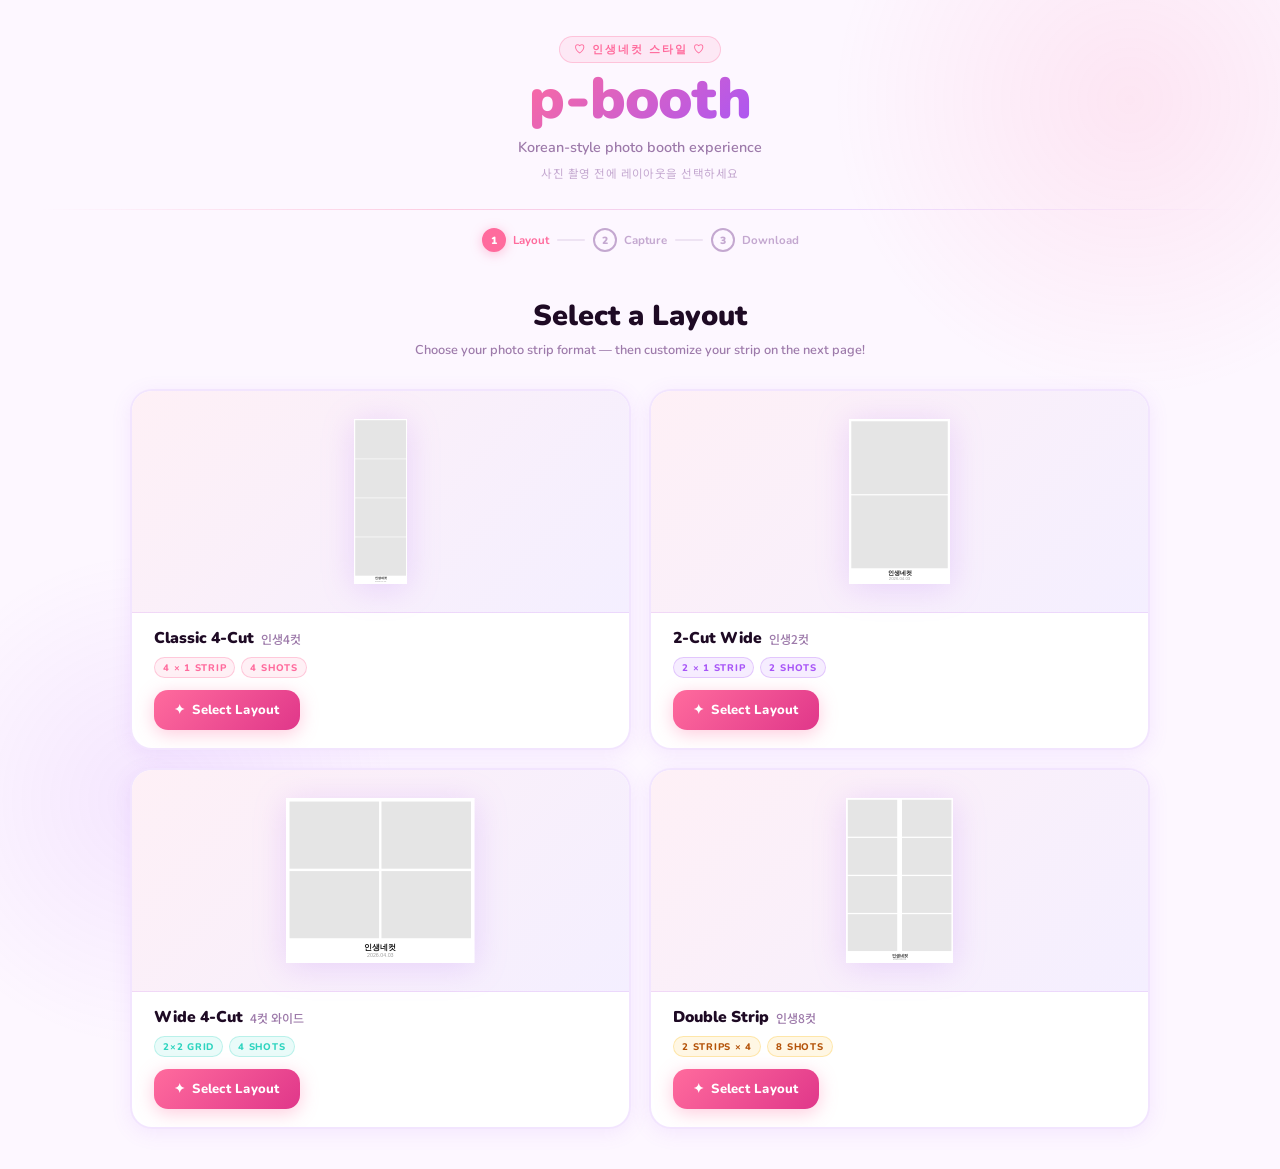
==== camera.html @ e793c599 "pwa update" ====
<!DOCTYPE html>
<html lang="en">
<head>
  <meta charset="UTF-8">
  <meta name="viewport" content="width=device-width, initial-scale=1.0, maximum-scale=1.0, user-scalable=no">
  <title>p-booth — Camera</title>
  <!-- PWA -->
  <link rel="manifest" href="manifest.json">
  <meta name="theme-color" content="#ff6b9d">
  <meta name="apple-mobile-web-app-capable" content="yes">
  <meta name="apple-mobile-web-app-status-bar-style" content="default">
  <meta name="apple-mobile-web-app-title" content="p-booth">
  <link rel="apple-touch-icon" href="icon-192.svg">
  <link rel="stylesheet" href="css/style.css">
  <style>
    html, body { height: 100%; overflow: hidden; }
    .camera-viewfinder video { transform: scaleX(-1); }
    body { display: flex; flex-direction: column; }
    main { flex: 1; overflow: hidden; min-height: 0; }
    .camera-layout { height: 100%; overflow: hidden; }
    .camera-main { display: flex; flex-direction: column; height: 100%; min-height: 0; overflow: hidden; }
    .camera-viewfinder { flex: 1; min-height: 0; aspect-ratio: unset !important; }
    canvas#snapshot { position:absolute;inset:0;width:100%;height:100%;object-fit:cover;display:none; }

    /* Upload/Rearrange views must scroll so all slots are reachable */
    #uploadModeView  { flex:1; min-height:0; overflow-y:auto; -webkit-overflow-scrolling:touch; }
    #rearrangeView   { flex:1; min-height:0; overflow-y:auto; -webkit-overflow-scrolling:touch; }
    #cameraModeView  { display:flex; flex-direction:column; flex:1; min-height:0; overflow:hidden; }

    .sidebar-customize { display: flex; flex-direction: column; gap: 9px; }
    .sidebar-color-grid { display: grid; grid-template-columns: repeat(8, 1fr); gap: 5px; }
    .sidebar-swatch { width: 100%; aspect-ratio: 1; border-radius: 50%; border: 2px solid transparent; cursor: pointer; transition: transform .15s, border-color .15s; outline: none; }
    .sidebar-swatch:hover { transform: scale(1.2); }
    .sidebar-swatch.selected { border-color: var(--pink) !important; transform: scale(1.18); box-shadow: 0 0 0 2px rgba(255,107,157,.3); }
    .sidebar-swatch[data-color="#ffffff"] { border-color: #ddd; }
    .sidebar-color-name { font-size: .65rem; font-weight: 700; color: var(--text-muted); letter-spacing: .02em; text-align: right; }
    .sidebar-field-label { font-size: .6rem; font-weight: 800; color: var(--text-muted); text-transform: uppercase; letter-spacing: .06em; margin-bottom: 4px; }
    .sidebar-input, .sidebar-date-input { width: 100%; padding: 6px 9px; border-radius: 8px; border: 1.5px solid rgba(168,85,247,.18); background: rgba(255,255,255,.6); font-size: .72rem; font-family: inherit; color: var(--text); outline: none; box-sizing: border-box; transition: border-color .2s; }
    .sidebar-input:focus, .sidebar-date-input:focus { border-color: var(--pink); }
    .sidebar-quick-btns { display: flex; flex-wrap: wrap; gap: 4px; margin-top: 4px; }
    .sidebar-quick-btn { padding: 3px 8px; border-radius: 20px; border: 1.5px solid rgba(255,107,157,.3); background: rgba(255,107,157,.07); color: var(--pink); font-size: .6rem; font-weight: 700; cursor: pointer; transition: background .15s; }
    .sidebar-quick-btn:hover { background: rgba(255,107,157,.15); }
    .sidebar-divider { border: none; border-top: 1px dashed rgba(168,85,247,.15); margin: 4px 0; }

    #panelPreview { flex: 1; display: flex; flex-direction: column; min-height: 0; overflow: hidden; }
    #panelPreview .live-preview-wrap { flex: 1; min-height: 0; overflow: hidden; display: flex; align-items: center; justify-content: center; }
    #panelPreview #liveStripCanvas { max-width: 100%; max-height: 100%; width: auto !important; height: auto !important; display: block; }

    .upload-slot[draggable="true"] { cursor: grab; }
    .upload-slot[draggable="true"]:active { cursor: grabbing; }
    .upload-slot.dragging { opacity: .4; transform: scale(.96); border-style: dashed; border-color: var(--pink); }
    .upload-slot.drag-over { border-color: var(--pink); background: rgba(255,107,157,.12); transform: scale(1.04); box-shadow: 0 0 0 3px rgba(255,107,157,.25); }
    .drag-handle { position: absolute; top: 5px; left: 5px; z-index: 10; width: 18px; height: 18px; border-radius: 4px; background: rgba(0,0,0,.38); color: #fff; display: none; align-items: center; justify-content: center; font-size: 10px; cursor: grab; pointer-events: none; }
    .upload-slot.filled .drag-handle { display: flex; }
    .upload-slot-reorder-hint { font-size: .63rem; color: var(--text-muted); font-weight: 600; text-align: center; padding: 4px 0 0; display: none; }
    .upload-slot-reorder-hint.visible { display: block; }

    .camera-left-panel  { overflow-y: auto; }
    .camera-right-panel { overflow: hidden; }
    .camera-left-panel .sidebar-panel, .camera-right-panel .sidebar-panel { padding: 12px; }
    .camera-left-panel .sidebar-panel h3, .camera-right-panel .sidebar-panel h3 { margin-bottom: 8px; }
    /* Hide mobile customize btn on desktop (panels are visible) */
    .mobile-customize-btn { display: none; }

    /* ─── PAUSE BUTTON ─── */
    .btn-pause {
      background: rgba(255,107,157,.1);
      color: var(--pink);
      border: 2px solid var(--pink-border);
      flex-shrink: 0;
    }
    .btn-pause:hover { background: rgba(255,107,157,.2); }
    .btn-pause.is-paused {
      background: linear-gradient(135deg, #f97316, #ea580c);
      color: white; border-color: transparent;
      box-shadow: 0 4px 18px rgba(249,115,22,.45);
      animation: pausePulse 1.8s ease-in-out infinite;
    }
    @keyframes pausePulse {
      0%,100% { box-shadow: 0 4px 18px rgba(249,115,22,.4); }
      50%     { box-shadow: 0 6px 30px rgba(249,115,22,.7); }
    }

    /* ─── PAUSED OVERLAY (over viewfinder) ─── */
    #pausedOverlay {
      position: absolute; inset: 0; z-index: 14;
      background: rgba(10,0,20,.85);
      backdrop-filter: blur(5px);
      display: none;
      flex-direction: column;
      align-items: center;
      justify-content: center;
      gap: 14px; text-align: center; padding: 20px;
    }
    #pausedOverlay.visible { display: flex; }
    .paused-icon  { font-size: 3.2rem; animation: float 3s ease-in-out infinite; }
    .paused-title { font-size: 1.25rem; font-weight: 900; color: white; }
    .paused-sub   { font-size: 0.75rem; font-weight: 600; color: rgba(255,255,255,.55); max-width: 240px; line-height: 1.6; }
    .paused-resume-btn {
      margin-top: 6px; padding: 12px 30px; border-radius: 50px;
      background: linear-gradient(135deg, var(--pink), #e0378a);
      color: white; border: none; font-weight: 800; font-size: 0.84rem;
      cursor: pointer; box-shadow: 0 4px 18px rgba(255,107,157,.4);
      font-family: var(--font-ui); transition: all .2s;
    }
    .paused-resume-btn:hover { transform: translateY(-2px); box-shadow: 0 6px 28px rgba(255,107,157,.6); }
    .paused-resume-btn:active { transform: scale(0.97); }

    /* ─── LANDSCAPE OVERLAY ─── */
    #landscapeOverlay {
      position: fixed; inset: 0; z-index: 99999;
      background: rgba(10,0,24,.97);
      backdrop-filter: blur(16px) saturate(1.2);
      display: none;
      flex-direction: column;
      align-items: center; justify-content: center;
      gap: 18px; text-align: center; padding: 40px;
    }
    #landscapeOverlay.visible { display: flex; }
    .ls-phone-wrap {
      position: relative; width: 76px; height: 120px; margin-bottom: 6px;
    }
    .ls-phone {
      width: 100%; height: 100%;
      border: 3px solid rgba(255,107,157,.6);
      border-radius: 14px;
      background: rgba(255,107,157,.07);
      display: flex; align-items: center; justify-content: center;
      font-size: 2rem;
      animation: lsTilt 2.4s cubic-bezier(.4,0,.2,1) infinite;
    }
    @keyframes lsTilt {
      0%, 25%  { transform: rotate(0deg); }
      60%, 85% { transform: rotate(-90deg); }
      100%     { transform: rotate(0deg); }
    }
    .ls-arrow {
      position: absolute; top: 50%; right: -26px;
      font-size: 1.3rem; color: var(--pink-light);
      animation: lsArrow 2.4s cubic-bezier(.4,0,.2,1) infinite;
    }
    @keyframes lsArrow {
      0%,25%   { opacity: 0; transform: translateY(-50%) translateX(-5px); }
      60%,85%  { opacity: 1; transform: translateY(-50%) translateX(0); }
      100%     { opacity: 0; transform: translateY(-50%) translateX(-5px); }
    }
    .ls-title {
      font-size: 1.4rem; font-weight: 900;
      background: linear-gradient(135deg, var(--pink), var(--purple));
      -webkit-background-clip: text; -webkit-text-fill-color: transparent;
      background-clip: text;
    }
    .ls-sub {
      font-size: 0.82rem; font-weight: 600;
      color: rgba(255,255,255,.52); max-width: 260px; line-height: 1.7;
    }
    .ls-badge {
      display: inline-flex; align-items: center; gap: 6px;
      background: rgba(255,107,157,.14); border: 1.5px solid rgba(255,107,157,.3);
      color: var(--pink-light); font-size: 0.68rem; font-weight: 800;
      padding: 5px 14px; border-radius: 20px; letter-spacing: .05em;
    }
  </style>
</head>
<body>

  <!-- ─── LANDSCAPE ORIENTATION OVERLAY ─── -->
  <div id="landscapeOverlay">
    <div class="ls-phone-wrap">
      <div class="ls-phone">📷</div>
      <div class="ls-arrow">↻</div>
    </div>
    <div class="ls-title">Rotate Your Device</div>
    <p class="ls-sub">Landscape mode gives you a wider, better-framed photo for your strip</p>
    <div class="ls-badge">✦ Rotate to landscape to continue</div>
  </div>

  <nav class="top-bar">
    <a class="top-bar-logo" href="index.html">p-booth</a>
    <div class="top-bar-steps">
      <div class="step done"><div class="step-num">✓</div><span>Layout</span></div>
      <div class="divider"></div>
      <div class="step active"><div class="step-num">2</div><span>Capture</span></div>
      <div class="divider"></div>
      <div class="step"><div class="step-num">3</div><span>Download</span></div>
    </div>
    <div class="top-bar-right">
      <a class="top-bar-back" href="index.html">← Change Layout</a>
    </div>
  </nav>

  <div class="mode-toggle-wrap" id="modeToggleWrap">
    <div class="mode-toggle" id="modeToggle">
      <button class="mode-btn active" id="modeCameraBtn" onclick="switchMode('camera')">📷 Camera</button>
      <button class="mode-btn" id="modeUploadBtn" onclick="switchMode('upload')">🖼️ Upload Photos</button>
    </div>
  </div>

  <main>
    <div class="camera-layout">

      <!-- LEFT PANEL -->
      <div class="camera-left-panel">
        <div class="sidebar-panel">
          <h3>Selected Layout</h3>
          <div class="layout-badge">
            <div class="layout-badge-icon" id="layoutBadgeIcon">인생4컷</div>
            <div class="layout-badge-info">
              <div class="name" id="layoutBadgeName">Classic 4-Cut</div>
              <div class="sub" id="layoutBadgeSub">4 shots · 4 × 1 strip</div>
            </div>
          </div>
        </div>
        <div class="sidebar-panel">
          <h3>🎨 Customize Strip</h3>
          <div class="sidebar-customize">
            <div>
              <div class="sidebar-field-label">Background</div>
              <div class="sidebar-color-grid" id="sidebarColorGrid">
                <button class="sidebar-swatch selected" data-color="#ffffff" data-name="White"        style="background:#ffffff;" title="White"></button>
                <button class="sidebar-swatch"          data-color="#ffe0ec" data-name="Blush"        style="background:#ffe0ec;" title="Blush"></button>
                <button class="sidebar-swatch"          data-color="#f0e6ff" data-name="Lavender"     style="background:#f0e6ff;" title="Lavender"></button>
                <button class="sidebar-swatch"          data-color="#d6f5f0" data-name="Mint"         style="background:#d6f5f0;" title="Mint"></button>
                <button class="sidebar-swatch"          data-color="#ffecd9" data-name="Peach"        style="background:#ffecd9;" title="Peach"></button>
                <button class="sidebar-swatch"          data-color="#d4ecff" data-name="Sky"          style="background:#d4ecff;" title="Sky"></button>
                <button class="sidebar-swatch"          data-color="#fff3c2" data-name="Lemon"        style="background:#fff3c2;" title="Lemon"></button>
                <button class="sidebar-swatch"          data-color="#fce4f8" data-name="Lilac"        style="background:#fce4f8;" title="Lilac"></button>
                <button class="sidebar-swatch" data-color="#1a1a1a" data-name="Black"        style="background:#1a1a1a;" title="Black"></button>
                <button class="sidebar-swatch" data-color="#1e1b2e" data-name="Night Purple"  style="background:#1e1b2e;" title="Night Purple"></button>
                <button class="sidebar-swatch" data-color="#0f1f18" data-name="Dark Green"    style="background:#0f1f18;" title="Dark Green"></button>
                <button class="sidebar-swatch" data-color="#1a0a0a" data-name="Dark Red"      style="background:#1a0a0a;" title="Dark Red"></button>
                <button class="sidebar-swatch" data-color="#0d1b2a" data-name="Dark Navy"     style="background:#0d1b2a;" title="Dark Navy"></button>
                <button class="sidebar-swatch" data-color="#2d2016" data-name="Dark Brown"    style="background:#2d2016;" title="Dark Brown"></button>
                <button class="sidebar-swatch" data-color="#1f1f1f" data-name="Charcoal"      style="background:#1f1f1f;" title="Charcoal"></button>
                <button class="sidebar-swatch" data-color="#12141c" data-name="Midnight"      style="background:#12141c;" title="Midnight"></button>
              </div>
              <div class="sidebar-color-name" id="sidebarColorName">White</div>
            </div>
            <hr class="sidebar-divider">
            <div>
              <div class="sidebar-field-label">Strip Text <span style="font-weight:600;opacity:.55;">(optional)</span></div>
              <input type="text" id="sidebarTextInput" class="sidebar-input" placeholder="e.g. BFFs 4ever ♡" maxlength="40">
              <div class="sidebar-quick-btns">
                <button class="sidebar-quick-btn" onclick="setSidebarText('best friends ♡')">best friends ♡</button>
                <button class="sidebar-quick-btn" onclick="setSidebarText('memories 🌸')">memories 🌸</button>
                <button class="sidebar-quick-btn" onclick="setSidebarText('인생네컷 ✦')">인생네컷 ✦</button>
              </div>
            </div>
            <div>
              <div class="sidebar-field-label">Date</div>
              <input type="date" id="sidebarDateInput" class="sidebar-date-input">
            </div>
          </div>
        </div>
        <div class="sidebar-panel" style="background:transparent;border-style:dashed;border-color:rgba(255,107,157,.15);flex-shrink:0;">
          <h3>Posing Tips</h3>
          <ul style="list-style:none;display:flex;flex-direction:column;gap:7px;margin:0;padding:0;">
            <li style="display:flex;gap:6px;font-size:.67rem;color:var(--text-muted);font-weight:600;line-height:1.4;"><span style="color:var(--pink);flex-shrink:0;">♡</span> Face the camera, eyes on the lens</li>
            <li style="display:flex;gap:6px;font-size:.67rem;color:var(--text-muted);font-weight:600;line-height:1.4;"><span style="color:var(--pink);flex-shrink:0;">✦</span> Different pose every shot</li>
            <li style="display:flex;gap:6px;font-size:.67rem;color:var(--text-muted);font-weight:600;line-height:1.4;"><span style="color:var(--pink);flex-shrink:0;">★</span> Good lighting = great strip!</li>
          </ul>
        </div>
      </div>

      <!-- CENTER -->
      <div class="camera-main fade-in">

        <!-- CAMERA MODE -->
        <div id="cameraModeView">
          <div class="camera-viewfinder" id="cameraArea">
            <video id="video" autoplay playsinline muted></video>
            <canvas id="snapshot"></canvas>
            <div class="vf-corner tl"></div><div class="vf-corner tr"></div>
            <div class="vf-corner bl"></div><div class="vf-corner br"></div>
            <div class="countdown-overlay" id="countdownOverlay">
              <div class="countdown-number" id="countdownNumber">3</div>
              <div class="countdown-label" id="countdownLabel">Smile!</div>
            </div>
            <div class="captured-state" id="capturedState">
              <div class="captured-check-ring"><div class="captured-check">✓</div></div>
              <div class="captured-label" id="capturedLabel">Shot 1 captured!</div>
              <div class="captured-sublabel" id="capturedSublabel">Get ready for the next one…</div>
            </div>
            <div class="flash-overlay" id="flashOverlay"></div>
            <!-- PAUSED STATE OVERLAY -->
            <div id="pausedOverlay">
              <div class="paused-icon">⏸</div>
              <div class="paused-title">Session Paused</div>
              <div class="paused-sub">Take your time — press Resume when ready</div>
              <button class="paused-resume-btn" onclick="togglePause()">▶ Resume Session</button>
            </div>
            <div class="ready-state" id="readyState" style="position:absolute;inset:0;background:rgba(10,0,20,.82);backdrop-filter:blur(4px);z-index:5;">
              <div class="big-icon">📸</div>
              <h2>Ready to Shoot!</h2>
              <p id="readyDesc">Press Start to begin your session.</p>
              <div class="pose-count-badge" id="poseBadge">4 shots · 인생4컷</div>
            </div>
            <div class="permission-error" id="permissionError">
              <div class="icon">🚫</div>
              <h3>Camera Blocked</h3>
              <p>Please allow camera access in your browser settings, then reload the page.</p>
              <button class="btn btn-secondary" onclick="window.location.reload()">Reload</button>
            </div>
          </div>
          <div class="shot-progress">
            <div class="shot-bar-track"><div class="shot-bar-fill" id="shotBarFill"></div></div>
            <div class="shot-labels">
              <span class="shot-label-current" id="shotLabelCurrent">Ready to start</span>
              <span class="shot-label-total" id="shotLabelTotal">of —</span>
            </div>
          </div>
          <div class="status-msg" id="statusMsg">Press Start Session to begin</div>
          <div class="mobile-thumbs" id="mobileThumbs"></div>
          <div class="camera-controls">
            <button class="btn btn-primary btn-lg" id="startBtn" style="flex:1;">▶ Start Session</button>
            <button class="btn btn-pause btn-lg" id="pauseBtn" onclick="togglePause()" style="display:none;">⏸ Pause</button>
            <button class="btn btn-secondary btn-lg mobile-customize-btn" id="mobileCustomizeBtn" onclick="openMobileCustomize()" data-tooltip="Customize strip">🎨</button>
            <a href="index.html" class="btn btn-secondary btn-lg" style="padding:14px 18px;flex-shrink:0;" data-tooltip="Change layout">⊞</a>
          </div>
        </div>

        <!-- UPLOAD MODE -->
        <div id="uploadModeView" style="display:none;">
          <div class="upload-mode-container">
            <div class="upload-header">
              <div class="upload-header-icon">🖼️</div>
              <div>
                <h3 id="uploadTitle">Upload Your Photos</h3>
                <p id="uploadSubtitle">Select photos from your device</p>
              </div>
            </div>
            <div class="upload-slots-grid" id="uploadSlotsGrid"></div>
            <p class="upload-slot-reorder-hint" id="reorderHint">⟺ Drag photos to rearrange order</p>
            <div class="upload-bulk-wrap">
              <button class="btn btn-secondary upload-bulk-btn" onclick="triggerBulkUpload()">📁 Select All Photos at Once</button>
              <input type="file" id="bulkFileInput" accept="image/*" multiple style="display:none;" onchange="handleBulkUpload(event)">
            </div>
            <div class="upload-progress-wrap" id="uploadProgressWrap" style="display:none;">
              <div class="upload-progress-bar"><div class="upload-progress-fill" id="uploadProgressFill"></div></div>
              <p class="upload-progress-label" id="uploadProgressLabel">0 of 0 photos selected</p>
            </div>
            <button class="btn btn-primary btn-lg" id="uploadContinueBtn" disabled onclick="continueFromUpload()" style="margin-top:16px;width:100%;opacity:.5;">✦ Generate Strip →</button>
          </div>
        </div>

        <!-- REARRANGE MODE -->
        <div id="rearrangeView" style="display:none;">
          <div class="rearrange-container">
            <div class="rearrange-header-row">
              <div class="rearrange-header-icon">🎞️</div>
              <div>
                <h3 id="rearrangeTitle">Review &amp; Rearrange</h3>
                <p id="rearrangeSubtitle">Drag photos to reorder your strip</p>
              </div>
            </div>
            <div class="rearrange-grid" id="rearrangeGrid"></div>
            <p class="rearrange-drag-hint">⟺ Drag to reorder · Long-press on mobile</p>

            <!-- ── STICKER PANEL ── -->
            <div id="stickerPanel" style="display:none;">
              <div class="sticker-panel-header">
                <span class="sticker-panel-title">🎨 Add Stickers</span>
                <span class="sticker-panel-hint">Tap to add · Drag to move · Resize & rotate with handles</span>
              </div>
              <div class="sticker-cat-tabs" id="stickerCatTabs"></div>
              <div class="sticker-grid" id="stickerGrid"></div>
            </div>

            <div class="rearrange-actions">
              <button class="btn btn-secondary" onclick="retakeFromRearrange()">↺ Retake All</button>
              <button class="btn btn-primary btn-lg" id="buildStripBtn" onclick="buildStrip()">✦ Build Strip →</button>
            </div>
          </div>
        </div>

      </div>

      <!-- RIGHT PANEL -->
      <div class="camera-right-panel">
        <div class="sidebar-panel" id="panelPreview" style="flex:1;display:flex;flex-direction:column;min-height:0;overflow:hidden;">
          <h3>Strip Preview <span id="previewShotCount" style="font-size:.6rem;font-weight:600;color:var(--text-light);"></span></h3>
          <div class="live-preview-wrap" id="livePreviewWrap" style="flex:1;min-height:0;display:flex;align-items:center;justify-content:center;overflow:hidden;position:relative;">
            <canvas id="liveStripCanvas" style="max-width:100%;max-height:100%;width:auto;height:auto;display:none;"></canvas>
            <div class="live-preview-placeholder" id="livePreviewPlaceholder"><span>📸</span><p>Preview appears here</p></div>
            <!-- Sticker layer floats above the preview canvas -->
            <div id="stickerLayer" style="position:absolute;overflow:hidden;pointer-events:auto;display:none;"></div>
          </div>
        </div>
      </div>

    </div>
  </main>

  <!-- ═══════════════════════════════════════════════════════════
       MOBILE CUSTOMIZE BOTTOM SHEET
       ═══════════════════════════════════════════════════════════ -->
  <div id="mobileCustomizeSheet" class="mobile-sheet-overlay" onclick="closeMobileCustomize(event)">
    <div class="mobile-sheet">
      <div class="mobile-sheet-handle"></div>
      <div class="mobile-sheet-header">
        <span class="mobile-sheet-title">🎨 Customize Strip</span>
        <button class="mobile-sheet-close" onclick="closeMobileCustomize()">✕</button>
      </div>
      <div class="mobile-sheet-body">
        <div class="ms-section">
          <div class="ms-label">Background Color</div>
          <div class="ms-color-grid" id="msColorGrid">
            <button class="ms-swatch selected" data-color="#ffffff" data-name="White"        style="background:#ffffff;" title="White"></button>
            <button class="ms-swatch"          data-color="#ffe0ec" data-name="Blush"        style="background:#ffe0ec;" title="Blush"></button>
            <button class="ms-swatch"          data-color="#f0e6ff" data-name="Lavender"     style="background:#f0e6ff;" title="Lavender"></button>
            <button class="ms-swatch"          data-color="#d6f5f0" data-name="Mint"         style="background:#d6f5f0;" title="Mint"></button>
            <button class="ms-swatch"          data-color="#ffecd9" data-name="Peach"        style="background:#ffecd9;" title="Peach"></button>
            <button class="ms-swatch"          data-color="#d4ecff" data-name="Sky"          style="background:#d4ecff;" title="Sky"></button>
            <button class="ms-swatch"          data-color="#fff3c2" data-name="Lemon"        style="background:#fff3c2;" title="Lemon"></button>
            <button class="ms-swatch"          data-color="#fce4f8" data-name="Lilac"        style="background:#fce4f8;" title="Lilac"></button>
            <button class="ms-swatch"          data-color="#1a1a1a" data-name="Black"        style="background:#1a1a1a;" title="Black"></button>
            <button class="ms-swatch"          data-color="#1e1b2e" data-name="Night Purple"  style="background:#1e1b2e;" title="Night Purple"></button>
            <button class="ms-swatch"          data-color="#0f1f18" data-name="Dark Green"    style="background:#0f1f18;" title="Dark Green"></button>
            <button class="ms-swatch"          data-color="#1a0a0a" data-name="Dark Red"      style="background:#1a0a0a;" title="Dark Red"></button>
            <button class="ms-swatch"          data-color="#0d1b2a" data-name="Dark Navy"     style="background:#0d1b2a;" title="Dark Navy"></button>
            <button class="ms-swatch"          data-color="#2d2016" data-name="Dark Brown"    style="background:#2d2016;" title="Dark Brown"></button>
            <button class="ms-swatch"          data-color="#1f1f1f" data-name="Charcoal"      style="background:#1f1f1f;" title="Charcoal"></button>
            <button class="ms-swatch"          data-color="#12141c" data-name="Midnight"      style="background:#12141c;" title="Midnight"></button>
          </div>
          <div class="ms-color-name" id="msColorName">White</div>
        </div>
        <div class="ms-divider"></div>
        <div class="ms-section">
          <div class="ms-label">Strip Text <span style="font-weight:600;opacity:.5;">(optional)</span></div>
          <input type="text" id="msTextInput" class="ms-input" placeholder="e.g. BFFs 4ever ♡" maxlength="40">
          <div class="ms-quick-btns">
            <button class="ms-quick-btn" onclick="setMsText('best friends ♡')">best friends ♡</button>
            <button class="ms-quick-btn" onclick="setMsText('memories 🌸')">memories 🌸</button>
            <button class="ms-quick-btn" onclick="setMsText('인생네컷 ✦')">인생네컷 ✦</button>
          </div>
        </div>
        <div class="ms-divider"></div>
        <div class="ms-section">
          <div class="ms-label">Date</div>
          <input type="date" id="msDateInput" class="ms-input">
        </div>
        <button class="btn btn-primary" style="width:100%;margin-top:4px;" onclick="closeMobileCustomize()">✓ Done</button>
      </div>
    </div>
  </div>

  <!-- ═══════════════════════════════════════════════════════════════
       FULLSCREEN CAMERA OVERLAY — sits above entire UI
       ═══════════════════════════════════════════════════════════════ -->
  <div id="fullscreenCameraOverlay">

    <!-- Live video feed — fills entire screen -->
    <video id="fscVideo" autoplay playsinline muted></video>
    <canvas id="fscCaptureCanvas"></canvas>

    <!-- TOP CONTROLS -->
    <div class="fsc-top">
      <button class="fsc-icon-btn" id="fscCloseBtn" aria-label="Cancel session">
        <svg viewBox="0 0 24 24" fill="none" stroke="currentColor" stroke-width="2.2" stroke-linecap="round" stroke-linejoin="round">
          <line x1="18" y1="6" x2="6" y2="18"/><line x1="6" y1="6" x2="18" y2="18"/>
        </svg>
      </button>

      <div class="fsc-shot-counter">
        <div class="fsc-shot-dots" id="fscShotDots"></div>
        <span class="fsc-shot-label" id="fscShotLabel"></span>
      </div>

      <button class="fsc-icon-btn" id="fscFlipBtn" aria-label="Flip camera">
        <svg viewBox="0 0 24 24" fill="none" stroke="currentColor" stroke-width="2.2" stroke-linecap="round" stroke-linejoin="round">
          <path d="M1 4v6h6"/><path d="M23 20v-6h-6"/>
          <path d="M20.49 9A9 9 0 0 0 5.64 5.64L1 10m22 4-4.64 4.36A9 9 0 0 1 3.51 15"/>
        </svg>
      </button>
    </div>

    <!-- FRAME GUIDE — helps users align themselves -->
    <div class="fsc-frame-guide" id="fscFrameGuide">
      <div class="fsc-corner fsc-tl"></div>
      <div class="fsc-corner fsc-tr"></div>
      <div class="fsc-corner fsc-bl"></div>
      <div class="fsc-corner fsc-br"></div>
    </div>

    <!-- COUNTDOWN OVERLAY -->
    <div class="fsc-countdown" id="fscCountdown">
      <div class="fsc-countdown-number" id="fscCountdownNumber">3</div>
      <div class="fsc-countdown-sublabel" id="fscCountdownSublabel"></div>
    </div>

    <!-- WHITE FLASH -->
    <div class="fsc-flash" id="fscFlash"></div>

    <!-- CAPTURED FEEDBACK -->
    <div class="fsc-captured-feedback" id="fscCapturedFeedback">
      <div class="fsc-captured-check">✓</div>
      <div class="fsc-captured-text" id="fscCapturedText">Shot 1 captured!</div>
      <div class="fsc-captured-sub" id="fscCapturedSub">Get ready for the next one…</div>
    </div>

    <!-- BOTTOM CONTROLS -->
    <div class="fsc-bottom">
      <!-- Left: thumbnails of captured shots -->
      <div class="fsc-bottom-side">
        <div class="fsc-thumb-strip" id="fscThumbStrip"></div>
      </div>

      <!-- Center: mode toggle + shutter + indicator -->
      <div class="fsc-shutter-wrap">

        <!-- Mode toggle above shutter -->
        <div class="fsc-mode-toggle">
          <button class="fsc-mode-btn" id="fscModeManual">☝ Manual</button>
          <button class="fsc-mode-btn fsc-mode-active" id="fscModeAuto">⚡ Auto</button>
        </div>

        <button class="fsc-shutter" id="fscShutterBtn" aria-label="Take photo">
          <div class="fsc-shutter-ring">
            <div class="fsc-shutter-inner"></div>
          </div>
        </button>

        <!-- Progress + mode indicator below shutter -->
        <div class="fsc-shutter-meta">
          <div class="fsc-progress-label" id="fscProgressLabel"></div>
          <div class="fsc-mode-indicator" id="fscModeIndicator">⚡ Auto Mode — press once to capture all</div>
        </div>
      </div>

      <!-- Right: empty placeholder for balance -->
      <div class="fsc-bottom-side"></div>
    </div>

  </div>
  <!-- END FULLSCREEN CAMERA OVERLAY -->

  <script src="js/canvas.js"></script>
  <script src="js/camera.js"></script>
  <script>
    if ('serviceWorker' in navigator) {
      window.addEventListener('load', () => {
        navigator.serviceWorker.register('./sw.js').catch(() => {});
      });
    }
  </script>
</body>
</html>
---- css/style.css ----
@import url('https://fonts.googleapis.com/css2?family=Nunito:ital,wght@0,400;0,600;0,700;0,800;0,900;1,400&family=Noto+Sans+KR:wght@400;500;700&display=swap');

/* ─── TOKENS ─── */
:root {
  --bg:           #fdf7ff;
  --bg-2:         #fff0f7;
  --surface:      #ffffff;
  --pink:         #ff6b9d;
  --pink-light:   #ffb3ce;
  --pink-dim:     rgba(255,107,157,.1);
  --pink-border:  rgba(255,107,157,.3);
  --purple:       #a855f7;
  --purple-dim:   rgba(168,85,247,.1);
  --mint:         #2dd4bf;
  --mint-dim:     rgba(45,212,191,.1);
  --yellow:       #fbbf24;
  --yellow-dim:   rgba(251,191,36,.12);
  --text:         #1e0a24;
  --text-muted:   #9d7aaa;
  --text-light:   #c4a8d0;
  --border:       rgba(168,85,247,.15);

  --radius:       14px;
  --radius-lg:    22px;
  --radius-xl:    30px;
  --shadow-sm:    0 2px 12px rgba(168,85,247,.08);
  --shadow:       0 8px 32px rgba(168,85,247,.12);
  --shadow-hover: 0 16px 48px rgba(255,107,157,.2);
  --shadow-card:  0 4px 20px rgba(168,85,247,.1);
  --transition:   0.25s cubic-bezier(.4,0,.2,1);

  --font-ui: 'Nunito', sans-serif;
  --font-kr: 'Noto Sans KR', sans-serif;
}

/* ─── RESET ─── */
*, *::before, *::after { box-sizing: border-box; margin: 0; padding: 0; }
html { font-size: 16px; scroll-behavior: smooth; -webkit-text-size-adjust: 100%; }
body {
  font-family: var(--font-ui);
  background: var(--bg);
  color: var(--text);
  min-height: 100vh;
  overflow-x: hidden;
  position: relative;
}

body::before {
  content: '';
  position: fixed; top: -200px; right: -150px;
  width: 600px; height: 600px;
  background: radial-gradient(circle, rgba(255,107,157,.12) 0%, transparent 70%);
  pointer-events: none; z-index: 0;
}
body::after {
  content: '';
  position: fixed; bottom: -150px; left: -100px;
  width: 500px; height: 500px;
  background: radial-gradient(circle, rgba(168,85,247,.1) 0%, transparent 70%);
  pointer-events: none; z-index: 0;
}

/* ─── PAGE WRAPPER ─── */
.page-wrapper {
  max-width: 1100px; margin: 0 auto;
  padding: 0 40px;
  position: relative; z-index: 1;
}

/* ─── HEADER ─── */
.site-header {
  padding: 36px 40px 0;
  display: flex; flex-direction: column;
  align-items: center; gap: 8px;
  position: relative; z-index: 1;
}
.site-header .eyebrow {
  display: inline-flex; align-items: center; gap: 7px;
  font-size: 0.68rem; letter-spacing: 0.18em; text-transform: uppercase;
  color: var(--pink); font-weight: 800;
  background: var(--pink-dim); border: 1.5px solid var(--pink-border);
  padding: 5px 14px; border-radius: 20px;
}
.site-header h1 {
  font-size: clamp(2rem, 6vw, 3.6rem);
  font-weight: 900; line-height: 1;
  color: var(--text); letter-spacing: -0.02em;
}
.site-header h1 .highlight {
  background: linear-gradient(135deg, var(--pink) 0%, var(--purple) 100%);
  -webkit-background-clip: text; -webkit-text-fill-color: transparent;
  background-clip: text;
}
.site-header .subtitle { font-size: 0.9rem; color: var(--text-muted); font-weight: 600; }
.site-header .kr-label {
  font-family: var(--font-kr);
  font-size: 0.72rem; color: var(--text-light); letter-spacing: 0.04em;
}

/* ─── TOP NAV BAR ─── */
.top-bar {
  display: flex; align-items: center; justify-content: space-between;
  padding: 0 28px;
  height: 52px;
  border-bottom: 1.5px solid var(--border);
  position: relative; z-index: 10;
  background: rgba(255,255,255,0.75);
  backdrop-filter: blur(10px);
  flex-shrink: 0;
}
.top-bar-logo {
  font-size: 1.35rem; font-weight: 900; line-height: 1;
  background: linear-gradient(135deg, var(--pink) 0%, var(--purple) 100%);
  -webkit-background-clip: text; -webkit-text-fill-color: transparent;
  background-clip: text;
  text-decoration: none;
  letter-spacing: -0.01em;
}
.top-bar-steps {
  display: flex; align-items: center; gap: 7px;
  font-size: 0.7rem; font-weight: 700; color: var(--text-light);
  position: absolute; left: 50%; transform: translateX(-50%);
}
.top-bar-steps .step { display: flex; align-items: center; gap: 5px; }
.top-bar-steps .step.active { color: var(--pink); }
.top-bar-steps .step.done   { color: var(--purple); }
.top-bar-steps .step-num {
  width: 22px; height: 22px; border-radius: 50%;
  border: 1.5px solid currentColor;
  display: flex; align-items: center; justify-content: center;
  font-size: 0.6rem; font-weight: 900;
}
.top-bar-steps .step.active .step-num { background: var(--pink); border-color: var(--pink); color: white; }
.top-bar-steps .step.done   .step-num { background: var(--purple); border-color: var(--purple); color: white; font-size: 0.5rem; }
.top-bar-steps .divider { width: 20px; height: 1.5px; background: currentColor; opacity: .25; border-radius: 1px; }
.top-bar-right { display: flex; align-items: center; gap: 10px; }
.top-bar-back {
  font-size: 0.72rem; font-weight: 700; color: var(--text-muted);
  text-decoration: none; transition: color var(--transition);
  padding: 6px 12px; border-radius: 20px;
  border: 1.5px solid var(--border);
  background: rgba(255,255,255,.6);
}
.top-bar-back:hover { color: var(--pink); border-color: var(--pink-border); }

.header-rule {
  width: 100%; height: 1.5px;
  background: linear-gradient(90deg, transparent, rgba(255,107,157,.3), rgba(168,85,247,.2), transparent);
  margin: 20px 0 0;
}

/* ─── STEPS (index page) ─── */
.steps {
  display: flex; align-items: center; gap: 8px;
  justify-content: center; padding: 18px 0;
  font-size: 0.72rem; color: var(--text-light); font-weight: 700;
  position: relative; z-index: 1;
}
.steps .step { display: flex; align-items: center; gap: 7px; transition: color var(--transition); }
.steps .step.active { color: var(--pink); }
.steps .step.done   { color: var(--purple); }
.steps .step-num {
  width: 24px; height: 24px; border-radius: 50%;
  border: 2px solid currentColor;
  display: flex; align-items: center; justify-content: center;
  font-size: 0.65rem; font-weight: 900;
}
.steps .step.active .step-num {
  background: var(--pink); border-color: var(--pink); color: white;
  box-shadow: 0 2px 12px rgba(255,107,157,.4);
}
.steps .step.done .step-num { background: var(--purple); border-color: var(--purple); color: white; }
.steps .divider { width: 28px; height: 2px; background: currentColor; opacity: .25; border-radius: 1px; }

/* ─── SECTION HEADING ─── */
.section-head { text-align: center; margin: 26px 0 30px; }
.section-head h2 { font-size: clamp(1.2rem, 3vw, 1.8rem); font-weight: 900; color: var(--text); }
.section-head p  { font-size: 0.8rem; color: var(--text-muted); margin-top: 6px; font-weight: 600; }

/* ─── LAYOUT GRID ─── */
.layout-grid {
  display: grid; grid-template-columns: repeat(2, 1fr);
  gap: 18px; margin: 0 auto 40px;
}

/* ─── LAYOUT CARD ─── */
.layout-card {
  background: var(--surface);
  border: 2px solid var(--border);
  border-radius: var(--radius-lg); overflow: hidden;
  cursor: pointer; position: relative;
  box-shadow: var(--shadow-card);
  transition: border-color var(--transition), transform var(--transition), box-shadow var(--transition);
  -webkit-tap-highlight-color: transparent;
}
.layout-card::before { display: none; }
.layout-card:hover   { border-color: var(--pink-border); transform: translateY(-4px); box-shadow: var(--shadow-hover); }
.layout-card.selected {
  border-color: var(--pink);
  box-shadow: 0 0 0 3px rgba(255,107,157,.18), var(--shadow-hover);
}
.badge-selected {
  display: none; position: absolute; top: 10px; right: 10px;
  background: var(--pink); color: white;
  font-size: 0.6rem; font-weight: 900; letter-spacing: 0.1em; text-transform: uppercase;
  padding: 3px 9px; border-radius: 20px;
  box-shadow: 0 2px 8px rgba(255,107,157,.4); z-index: 2;
}
.layout-card.selected .badge-selected { display: block; }

.layout-preview {
  background: linear-gradient(135deg, #fef0f6 0%, #f4efff 100%);
  display: flex; align-items: center; justify-content: center;
  padding: 28px 20px; min-height: 200px;
  border-bottom: 1.5px solid var(--border);
  gap: 10px;
}
.layout-preview svg {
  max-height: 165px; width: auto;
  filter: drop-shadow(0 4px 16px rgba(168,85,247,.2));
  transition: transform var(--transition);
}
.layout-card:hover .layout-preview svg { transform: scale(1.05) translateY(-2px); }

.layout-info { padding: 14px 18px 18px 22px; }
.layout-info .layout-name {
  font-size: 0.98rem; font-weight: 900; color: var(--text);
  display: flex; align-items: center; gap: 7px; flex-wrap: wrap;
}
.layout-info .layout-name .kr {
  font-family: var(--font-kr); font-size: 0.75rem;
  font-weight: 500; color: var(--text-muted);
}
.layout-info .layout-meta { display: flex; gap: 6px; margin: 8px 0 12px; flex-wrap: wrap; }
.meta-tag {
  font-size: 0.6rem; letter-spacing: 0.08em; text-transform: uppercase;
  font-weight: 800; padding: 3px 8px; border-radius: 20px;
}
.meta-tag.pink   { color: var(--pink);   background: var(--pink-dim);   border: 1.5px solid var(--pink-border); }
.meta-tag.purple { color: var(--purple); background: var(--purple-dim); border: 1.5px solid rgba(168,85,247,.25); }
.meta-tag.mint   { color: var(--mint);   background: var(--mint-dim);   border: 1.5px solid rgba(45,212,191,.25); }
.meta-tag.yellow { color: #b45309;       background: var(--yellow-dim); border: 1.5px solid rgba(251,191,36,.3); }

/* ─── BUTTONS ─── */
.btn {
  display: inline-flex; align-items: center; justify-content: center;
  gap: 7px; font-family: var(--font-ui); font-size: 0.82rem;
  font-weight: 800; letter-spacing: 0.02em;
  border: none; border-radius: var(--radius); cursor: pointer;
  transition: all var(--transition); text-decoration: none;
  -webkit-tap-highlight-color: transparent;
  padding: 11px 20px;
}
.btn:hover    { transform: translateY(-1px); }
.btn:active   { transform: scale(0.98); }
.btn:disabled { opacity: .5; cursor: not-allowed; pointer-events: none; }
.btn-primary {
  background: linear-gradient(135deg, var(--pink), #e0378a);
  color: white;
  box-shadow: 0 4px 18px rgba(255,107,157,.35);
}
.btn-primary:hover { box-shadow: 0 6px 28px rgba(255,107,157,.5); }
.btn-primary:active { transform: scale(0.98); }
.btn-secondary {
  background: white; color: var(--text);
  padding: 11px 20px; border: 2px solid var(--border);
  box-shadow: var(--shadow-sm);
}
.btn-secondary:hover { border-color: var(--pink-border); color: var(--pink); }
.btn-purple {
  background: linear-gradient(135deg, var(--purple), #7c3aed);
  color: white;
  box-shadow: 0 4px 16px rgba(168,85,247,.35);
}
.btn-purple:hover { box-shadow: 0 6px 24px rgba(168,85,247,.5); }
.btn-ghost {
  background: transparent; color: var(--text-muted);
  font-size: 0.72rem;
}
.btn-ghost:hover { color: var(--pink); }
.btn-lg { padding: 14px 28px; font-size: 0.85rem; border-radius: 16px; }

/* ─── MODE TOGGLE ─── */
.mode-toggle-wrap {
  display: flex; justify-content: center;
  padding: 10px 0 0; position: relative; z-index: 1;
  flex-shrink: 0;
}
.mode-toggle {
  display: flex; gap: 0;
  background: var(--surface); border: 2px solid var(--border);
  border-radius: 50px; padding: 4px;
  box-shadow: var(--shadow-sm);
}
.mode-btn {
  font-family: var(--font-ui); font-size: 0.78rem; font-weight: 800;
  padding: 9px 22px; border-radius: 50px; border: none;
  cursor: pointer; background: transparent; color: var(--text-muted);
  transition: all var(--transition); white-space: nowrap;
  -webkit-tap-highlight-color: transparent;
}
.mode-btn.active {
  background: linear-gradient(135deg, var(--pink), #e0378a);
  color: white; box-shadow: 0 3px 12px rgba(255,107,157,.35);
}

/* ─── CAMERA PAGE LAYOUT ─── */
.camera-layout {
  display: grid; grid-template-columns: 234px 1fr 210px; gap: 12px;
  max-width: 1180px; margin: 0 auto; padding: 0 18px 10px;
  align-items: stretch; height: 100%;
  box-sizing: border-box;
  position: relative; z-index: 1;
}
.camera-left-panel  { display: flex; flex-direction: column; gap: 10px; height: 100%; overflow: hidden; }
.camera-right-panel { display: flex; flex-direction: column; gap: 10px; height: 100%; overflow: hidden; }
.camera-left-panel  .sidebar-panel,
.camera-right-panel .sidebar-panel { margin-bottom: 0; }
.camera-right-panel .live-preview-wrap { flex: 1; min-height: 0; }
.camera-right-panel .live-preview-wrap canvas { width: 100% !important; height: auto !important; }

/* ─── CAMERA VIEWFINDER ─── */
.camera-viewfinder {
  position: relative; background: #1a0a24;
  border-radius: var(--radius-lg); overflow: hidden;
  border: 2px solid var(--border); aspect-ratio: 4/3; box-shadow: var(--shadow);
}
.camera-viewfinder video {
  width: 100%; height: 100%; object-fit: cover; display: block;
}
canvas#snapshot {
  position: absolute; inset: 0; width: 100%; height: 100%;
  object-fit: cover; display: none;
}
.vf-corner {
  position: absolute; width: 22px; height: 22px;
  border-color: var(--pink); border-style: solid; opacity: .85;
}
.vf-corner.tl { top: 12px; left: 12px; border-width: 2px 0 0 2px; border-radius: 4px 0 0 0; }
.vf-corner.tr { top: 12px; right: 12px; border-width: 2px 2px 0 0; border-radius: 0 4px 0 0; }
.vf-corner.bl { bottom: 12px; left: 12px; border-width: 0 0 2px 2px; border-radius: 0 0 0 4px; }
.vf-corner.br { bottom: 12px; right: 12px; border-width: 0 2px 2px 0; border-radius: 0 0 4px 0; }

/* ─── COUNTDOWN ─── */
.countdown-overlay {
  position: absolute; inset: 0;
  background: rgba(10,0,20,.75); backdrop-filter: blur(3px);
  display: flex; flex-direction: column;
  align-items: center; justify-content: center;
  z-index: 10; opacity: 0; pointer-events: none; transition: opacity 0.2s;
}
.countdown-overlay.visible { opacity: 1; pointer-events: auto; }
.countdown-number {
  font-size: 9rem; font-weight: 900; line-height: 1;
  background: linear-gradient(135deg, var(--pink), var(--purple));
  -webkit-background-clip: text; -webkit-text-fill-color: transparent; background-clip: text;
  filter: drop-shadow(0 0 24px rgba(255,107,157,.5));
  animation: countPulse 1s ease-in-out;
}
@keyframes countPulse {
  0%   { transform: scale(1.5); opacity: 0; }
  25%  { transform: scale(1);   opacity: 1; }
  80%  { transform: scale(1);   opacity: 1; }
  100% { transform: scale(.8);  opacity: 0; }
}
.countdown-label {
  font-size: 0.78rem; font-weight: 800; letter-spacing: 0.18em;
  text-transform: uppercase; color: rgba(255,255,255,.6); margin-top: 14px;
}

/* ─── CAPTURED PAUSE STATE ─── */
.captured-state {
  position: absolute; inset: 0; z-index: 12;
  display: flex; flex-direction: column;
  align-items: center; justify-content: center;
  gap: 12px;
  background: rgba(10,0,20,.55);
  backdrop-filter: blur(2px);
  opacity: 0; pointer-events: none;
  transition: opacity 0.2s ease;
}
.captured-state.visible { opacity: 1; }

.captured-check-ring {
  width: 72px; height: 72px; border-radius: 50%;
  background: linear-gradient(135deg, var(--pink), var(--purple));
  display: flex; align-items: center; justify-content: center;
  box-shadow: 0 0 0 8px rgba(255,107,157,.2), 0 8px 32px rgba(255,107,157,.45);
  animation: capturedPop 0.35s cubic-bezier(.4,0,.2,1);
}
@keyframes capturedPop {
  0%   { transform: scale(0.4); opacity: 0; }
  60%  { transform: scale(1.15); opacity: 1; }
  100% { transform: scale(1); }
}
.captured-check {
  font-size: 2rem; color: white; font-weight: 900; line-height: 1;
}
.captured-label {
  font-size: 1rem; font-weight: 900; color: white;
  letter-spacing: 0.02em;
}
.captured-sublabel {
  font-size: 0.72rem; font-weight: 600; color: rgba(255,255,255,.6);
  letter-spacing: 0.04em;
}

/* ─── FLASH ─── */
.flash-overlay {
  position: absolute; inset: 0; background: white; opacity: 0;
  pointer-events: none; z-index: 20; transition: opacity 0.05s;
}

/* ─── SHOT PROGRESS ─── */
.shot-progress { margin-top: 12px; }
.shot-bar-track { height: 5px; background: rgba(168,85,247,.12); border-radius: 3px; overflow: hidden; }
.shot-bar-fill {
  height: 100%; background: linear-gradient(90deg, var(--pink), var(--purple));
  border-radius: 3px; transition: width 0.4s cubic-bezier(.4,0,.2,1); width: 0%;
}
.shot-labels { display: flex; justify-content: space-between; margin-top: 8px; }
.shot-label-current { font-size: 0.72rem; font-weight: 800; color: var(--pink); }
.shot-label-total   { font-size: 0.72rem; color: var(--text-muted); font-weight: 600; }

.camera-controls { margin-top: 14px; display: flex; gap: 10px; align-items: center; }

/* ─── SIDEBAR PANEL ─── */
.sidebar-panel {
  background: var(--surface); border: 2px solid var(--border);
  border-radius: var(--radius-lg); padding: 16px;
  margin-bottom: 14px; box-shadow: var(--shadow-sm);
}
.sidebar-panel h3 {
  font-size: 0.6rem; font-weight: 900; letter-spacing: 0.18em;
  text-transform: uppercase; color: var(--text-muted); margin-bottom: 12px;
}
.layout-badge { display: flex; align-items: center; gap: 12px; }
.layout-badge-icon {
  width: 46px; height: 46px;
  background: linear-gradient(135deg, var(--pink-dim), var(--purple-dim));
  border: 2px solid var(--pink-border); border-radius: 12px;
  display: flex; align-items: center; justify-content: center;
  font-size: 0.65rem; font-weight: 900; color: var(--pink);
  text-align: center; line-height: 1.3; font-family: var(--font-kr);
}
.layout-badge-info .name { font-weight: 900; font-size: 0.9rem; color: var(--text); }
.layout-badge-info .sub  { font-size: 0.62rem; color: var(--text-light); font-weight: 700; margin-top: 2px; }

/* ─── THUMBNAILS ─── */
.thumbnails-grid { display: grid; gap: 7px; }
.thumbnails-grid.cols-1 { grid-template-columns: 1fr; }
.thumbnails-grid.cols-2 { grid-template-columns: repeat(2, 1fr); }
.thumbnails-grid.cols-4 { grid-template-columns: repeat(4, 1fr); }

.thumb-slot {
  aspect-ratio: 1.55 / 1;
  background: linear-gradient(135deg, #fef0f6, #f4efff);
  border: 2px dashed rgba(168,85,247,.2);
  border-radius: 8px; overflow: hidden; position: relative;
  transition: border-color var(--transition);
}
.thumb-slot.captured { border-style: solid; border-color: var(--pink); box-shadow: 0 2px 8px rgba(255,107,157,.2); }
.thumb-slot img { width: 100%; height: 100%; object-fit: cover; display: block; opacity: 0; transition: opacity 0.3s; }
.thumb-slot.captured img { opacity: 1; }
.thumb-slot .slot-num {
  position: absolute; inset: 0;
  display: flex; align-items: center; justify-content: center;
  font-size: 0.62rem; color: var(--text-light); font-weight: 800; pointer-events: none;
}
.thumb-slot.captured .slot-num { display: none; }

/* ─── LIVE STRIP PREVIEW ─── */
.live-preview-wrap {
  width: 100%;
  background: #f8f4ff;
  border-radius: 10px;
  overflow: hidden;
  display: flex; align-items: center; justify-content: center;
  min-height: 80px; padding: 6px; box-sizing: border-box;
}
.live-preview-wrap canvas {
  display: none; width: 100%; height: auto;
  border-radius: 4px; box-shadow: 0 2px 12px rgba(0,0,0,.10);
}
.live-preview-placeholder {
  display: flex; flex-direction: column;
  align-items: center; gap: 6px; padding: 18px 0;
  color: var(--text-light); font-size: 0.68rem; font-weight: 600; text-align: center;
}
.live-preview-placeholder span { font-size: 1.6rem; opacity: 0.5; }

/* ─── STATUS / READY / PERMISSION ─── */
.status-msg { text-align: center; padding: 10px; font-size: 0.75rem; font-weight: 700; color: var(--text-muted); }
.status-msg.active { color: var(--pink); }

.ready-state {
  display: flex; flex-direction: column;
  align-items: center; justify-content: center;
  gap: 16px; min-height: 300px; text-align: center;
}
.ready-state .big-icon { font-size: 3.5rem; animation: float 3s ease-in-out infinite; }
@keyframes float { 0%, 100% { transform: translateY(0); } 50% { transform: translateY(-10px); } }
.ready-state h2 { font-size: 1.4rem; font-weight: 900; color: white; }
.ready-state p  { font-size: 0.8rem; font-weight: 600; color: rgba(255,255,255,.55); max-width: 280px; line-height: 1.7; }
.pose-count-badge {
  display: inline-flex; align-items: center; gap: 6px;
  background: rgba(255,107,157,.2); border: 1.5px solid rgba(255,107,157,.4);
  color: var(--pink-light); font-size: 0.72rem; font-weight: 800;
  padding: 5px 14px; border-radius: 20px;
}
.permission-error {
  display: none; flex-direction: column; align-items: center; justify-content: center;
  gap: 14px; padding: 40px; text-align: center; min-height: 300px;
}
.permission-error.visible { display: flex; }
.permission-error .icon { font-size: 3rem; }
.permission-error h3 { font-weight: 900; font-size: 1.1rem; color: #ff4444; }
.permission-error p  { font-size: 0.78rem; color: rgba(255,255,255,.4); max-width: 300px; line-height: 1.7; }

/* ─── UPLOAD MODE ─── */
.upload-mode-container {
  background: var(--surface); border: 2px solid var(--border);
  border-radius: var(--radius-lg); padding: 24px;
  box-shadow: var(--shadow-sm);
}
.upload-header { display: flex; align-items: center; gap: 14px; margin-bottom: 20px; }
.upload-header-icon { font-size: 2rem; }
.upload-header h3 { font-size: 1rem; font-weight: 900; color: var(--text); }
.upload-header p  { font-size: 0.72rem; color: var(--text-muted); font-weight: 600; margin-top: 3px; }

.upload-slots-grid { display: grid; gap: 10px; margin-bottom: 16px; }
.upload-slot {
  aspect-ratio: 4/3; border-radius: var(--radius);
  border: 2px dashed rgba(168,85,247,.25);
  background: linear-gradient(135deg, #fef0f6, #f4efff);
  position: relative; overflow: hidden; cursor: pointer;
  transition: border-color var(--transition), transform var(--transition);
  -webkit-tap-highlight-color: transparent;
}
.upload-slot:hover { border-color: var(--pink); transform: scale(1.01); }
.upload-slot:active { transform: scale(0.98); }
.upload-slot.filled { border-style: solid; border-color: var(--pink); }
.upload-slot-placeholder {
  position: absolute; inset: 0;
  display: flex; flex-direction: column;
  align-items: center; justify-content: center; gap: 6px;
}
.upload-slot-icon {
  width: 36px; height: 36px; border-radius: 50%;
  background: rgba(255,107,157,.15); border: 2px dashed rgba(255,107,157,.4);
  display: flex; align-items: center; justify-content: center;
  font-size: 1.1rem; font-weight: 900; color: var(--pink);
}
.upload-slot-num { font-size: 0.65rem; font-weight: 800; color: var(--text-muted); letter-spacing: 0.05em; }
.upload-slot-img { width: 100%; height: 100%; object-fit: cover; }
.upload-slot-remove {
  position: absolute; top: 6px; right: 6px;
  width: 26px; height: 26px; border-radius: 50%;
  background: rgba(255,50,80,.85); border: none;
  color: white; font-size: 0.7rem; font-weight: 900;
  cursor: pointer; display: none; align-items: center; justify-content: center;
  z-index: 5; transition: background var(--transition);
  -webkit-tap-highlight-color: transparent;
}
.upload-slot-remove:hover { background: rgba(220,20,50,1); }
.upload-bulk-wrap { display: flex; justify-content: center; margin-bottom: 12px; }
.upload-bulk-btn { width: 100%; font-size: 0.78rem; border-style: dashed; border-width: 2px; }
.upload-progress-wrap { margin-bottom: 4px; }
.upload-progress-bar { height: 6px; background: rgba(168,85,247,.12); border-radius: 3px; overflow: hidden; margin-bottom: 6px; }
.upload-progress-fill {
  height: 100%; width: 0%;
  background: linear-gradient(90deg, var(--pink), var(--purple));
  border-radius: 3px; transition: width 0.4s cubic-bezier(.4,0,.2,1);
}
.upload-progress-label { font-size: 0.7rem; font-weight: 800; color: var(--text-muted); text-align: center; }
.upload-slot-reorder-hint { font-size: .63rem; color: var(--text-muted); font-weight: 600; text-align: center; padding: 4px 0 0; display: none; }
.upload-slot-reorder-hint.visible { display: block; animation: fadeInUp .3s ease; }

/* ─── REARRANGE VIEW ─── */
.rearrange-container {
  background: var(--surface);
  border: 2px solid var(--border);
  border-radius: var(--radius-lg);
  padding: 20px;
  box-shadow: var(--shadow-sm);
}
.rearrange-header-row {
  display: flex; align-items: center; gap: 14px;
  margin-bottom: 18px;
}
.rearrange-header-icon { font-size: 2rem; flex-shrink: 0; }
.rearrange-header-row h3 { font-size: 1rem; font-weight: 900; color: var(--text); }
.rearrange-header-row p  { font-size: 0.72rem; color: var(--text-muted); font-weight: 600; margin-top: 3px; }

.rearrange-grid {
  display: grid;
  gap: 10px;
  margin-bottom: 14px;
}
.rearrange-slot {
  aspect-ratio: 4/3;
  border-radius: var(--radius);
  border: 2px dashed rgba(168,85,247,.2);
  background: linear-gradient(135deg, #fef0f6, #f4efff);
  position: relative; overflow: hidden;
  cursor: grab;
  transition: border-color var(--transition), transform var(--transition), box-shadow var(--transition);
  user-select: none;
  -webkit-tap-highlight-color: transparent;
}
.rearrange-slot.filled {
  border-style: solid;
  border-color: rgba(168,85,247,.25);
  cursor: grab;
}
.rearrange-slot.filled:hover {
  border-color: var(--pink);
  transform: scale(1.03);
  box-shadow: 0 4px 20px rgba(255,107,157,.2);
}
.rearrange-slot img {
  width: 100%; height: 100%;
  object-fit: cover; display: block;
  pointer-events: none;
}
.rearrange-slot-num {
  position: absolute; bottom: 5px; right: 7px;
  font-size: 0.7rem; font-weight: 900; color: rgba(255,255,255,.9);
  background: rgba(0,0,0,.4); padding: 2px 6px; border-radius: 6px;
  letter-spacing: 0.02em; line-height: 1.4;
  pointer-events: none;
}
.rearrange-drag-handle {
  position: absolute; top: 6px; left: 6px;
  width: 22px; height: 22px; border-radius: 6px;
  background: rgba(0,0,0,.45); color: rgba(255,255,255,.85);
  display: flex; align-items: center; justify-content: center;
  font-size: 11px; cursor: grab;
  opacity: 0; transition: opacity .15s;
  pointer-events: none;
}
.rearrange-slot.filled:hover .rearrange-drag-handle { opacity: 1; }
.rearrange-slot.rearrange-dragging {
  opacity: .45; transform: scale(.95);
  border-style: dashed !important; border-color: var(--pink) !important;
  cursor: grabbing;
}
.rearrange-slot.rearrange-drag-over {
  border-color: var(--pink) !important; border-style: solid !important;
  background: rgba(255,107,157,.1);
  transform: scale(1.05);
  box-shadow: 0 0 0 3px rgba(255,107,157,.3);
}
.rearrange-slot-empty {
  position: absolute; inset: 0;
  display: flex; align-items: center; justify-content: center;
}
.rearrange-empty-num {
  width: 36px; height: 36px; border-radius: 50%;
  background: rgba(168,85,247,.1);
  border: 2px dashed rgba(168,85,247,.2);
  display: flex; align-items: center; justify-content: center;
  font-size: 0.75rem; font-weight: 900; color: var(--text-light);
}
.rearrange-drag-hint {
  text-align: center; font-size: 0.63rem; font-weight: 700;
  color: var(--text-light); letter-spacing: 0.04em;
  padding: 2px 0 12px;
}
.rearrange-actions {
  display: flex; gap: 10px; align-items: center;
}
.rearrange-actions .btn-secondary { flex-shrink: 0; }
.rearrange-actions .btn-primary   { flex: 1; }

/* ─── RESULT PAGE ─── */
.result-layout {
  display: grid;
  grid-template-columns: 1fr 230px;
  grid-template-rows: auto 1fr;
  gap: 12px 24px;
  width: 100%; max-width: 960px;
  margin: 0 auto;
  padding: 16px 28px;
  box-sizing: border-box;
  height: 100%;
  align-items: start;
  position: relative; z-index: 1;
}
.result-layout .section-head {
  grid-column: 1 / -1; margin: 0; text-align: left;
}
.result-layout .section-head h2 { font-size: 1.2rem; }
.result-layout .section-head p  { font-size: 0.72rem; margin-top: 2px; }

.strip-frame {
  grid-column: 1; grid-row: 2;
  background: linear-gradient(135deg, #fef0f6, #f4efff);
  border: 2px solid var(--pink-border);
  border-radius: var(--radius-xl); padding: 14px;
  box-shadow: 0 20px 60px rgba(168,85,247,.15);
  display: flex; align-items: center; justify-content: center;
  height: 100%; max-height: calc(100vh - 130px);
  overflow: hidden; box-sizing: border-box;
}
.strip-frame canvas, .strip-frame img {
  max-width: 100%; max-height: calc(100vh - 162px);
  width: auto; height: auto; object-fit: contain;
  border-radius: 4px; display: block;
}

.result-sidebar {
  grid-column: 2; grid-row: 2;
  display: flex; flex-direction: column; gap: 10px;
  padding-top: 4px;
}
.confetti-msg { font-size: 0.78rem; font-weight: 700; color: var(--text-muted); }
.result-actions { display: flex; flex-direction: column; gap: 8px; }
.result-actions .btn { width: 100%; min-width: unset; flex: unset; text-align: center; font-size: 0.82rem; }

.result-rearrange-btn {
  border-color: var(--pink-border) !important;
  color: var(--pink) !important;
  background: var(--pink-dim) !important;
}
.result-rearrange-btn:hover {
  background: rgba(255,107,157,.15) !important;
}

.processing-state {
  grid-column: 1 / -1;
  display: flex; flex-direction: column; align-items: center; justify-content: center;
  gap: 18px; height: 100%;
}
.spinner {
  width: 44px; height: 44px;
  border: 3px solid rgba(255,107,157,.15); border-top-color: var(--pink);
  border-radius: 50%; animation: spin 0.7s linear infinite;
}
@keyframes spin { to { transform: rotate(360deg); } }
.processing-state p { font-size: 0.78rem; font-weight: 800; color: var(--text-muted); letter-spacing: 0.06em; }

/* ─── MISC UTILITIES ─── */
.hidden { display: none !important; }
.fade-in { animation: fadeIn 0.45s ease forwards; }
@keyframes fadeIn { from { opacity: 0; transform: translateY(14px); } to { opacity: 1; transform: translateY(0); } }
.stagger > * { opacity: 0; animation: fadeIn 0.4s cubic-bezier(.4,0,.2,1) forwards; }
.stagger > *:nth-child(1) { animation-delay: .05s; }
.stagger > *:nth-child(2) { animation-delay: .12s; }
.stagger > *:nth-child(3) { animation-delay: .19s; }
.stagger > *:nth-child(4) { animation-delay: .26s; }
@keyframes fadeInUp { from { opacity: 0; transform: translateY(4px); } to { opacity: 1; transform: translateY(0); } }

.preview-bar { height: 0; }

[data-tooltip] { position: relative; }
[data-tooltip]:hover::after {
  content: attr(data-tooltip); position: absolute;
  bottom: calc(100% + 6px); left: 50%; transform: translateX(-50%);
  background: var(--text); color: white; font-size: 0.62rem; font-weight: 700;
  white-space: nowrap; padding: 5px 10px; border-radius: 8px;
  pointer-events: none; z-index: 200; box-shadow: var(--shadow-sm);
}

.mobile-thumbs { display: none; }

/* ─── RESPONSIVE / MOBILE ─── */
@media (max-width: 768px) {
  .page-wrapper  { padding: 0 16px; }
  .site-header   { padding: 20px 16px 0; }

  .layout-grid   { grid-template-columns: 1fr; max-width: 400px; margin-bottom: 28px; }
  .layout-preview { min-height: 140px; padding: 18px 16px; }

  .camera-layout  { grid-template-columns: 1fr; padding: 0 16px 40px; }
  .camera-left-panel  { display: none; }
  .camera-right-panel { display: none; }
  .mode-toggle-wrap { padding: 10px 16px 0; }
  .mode-btn { padding: 10px 16px; font-size: 0.72rem; }

  .mobile-thumbs { display: flex !important; gap: 7px; justify-content: center; margin-top: 12px; }

  .upload-slots-grid { grid-template-columns: repeat(2, 1fr) !important; }
  .upload-mode-container { padding: 16px; }

  .rearrange-container { padding: 16px; }
  .rearrange-grid { grid-template-columns: repeat(2, 1fr) !important; }
  .rearrange-actions { flex-direction: column; }
  .rearrange-actions .btn { width: 100%; }

  .result-layout { grid-template-columns: 1fr; padding: 12px 16px; gap: 12px; height: auto; overflow-y: auto; }
  .result-layout .section-head { grid-column: 1; }
  .strip-frame { grid-column: 1; grid-row: auto; padding: 12px; max-height: 55vh; }
  .strip-frame canvas, .strip-frame img { max-height: 50vh; }
  .result-sidebar { grid-column: 1; grid-row: auto; }
  .confetti-msg { text-align: center; }
  .result-actions { flex-direction: row; flex-wrap: wrap; justify-content: center; }
  .result-actions .btn { min-width: 130px; flex: 1; }

  .camera-viewfinder { border-radius: 14px; }
  .top-bar { padding: 0 16px; }
  .top-bar-back { display: none; }
}

@media (max-width: 400px) {
  .mode-btn    { padding: 9px 12px; font-size: 0.68rem; }
}

/* Touch device optimizations */
@media (hover: none) and (pointer: coarse) {
  .layout-card:hover { transform: none; }
  .layout-card:active { transform: scale(0.98); }
  .btn:hover { transform: none; }
  .btn:active { transform: scale(0.97); }
  .upload-slot:hover { transform: none; border-color: rgba(168,85,247,.25); }
  .upload-slot:active { transform: scale(0.98); border-color: var(--pink); }
  .rearrange-slot.filled:hover { transform: none; box-shadow: none; }
  .rearrange-slot.filled:hover .rearrange-drag-handle { opacity: 1; }
}

/* ═══════════════════════════════════════════════════════════════════
   P-BOOTH v4 PATCH — UI/UX FIXES
   ═══════════════════════════════════════════════════════════════════ */

/* ─── Upload & Rearrange: always scrollable, nothing gets clipped ── */
#uploadModeView,
#rearrangeView {
  overflow-y: auto !important;
  -webkit-overflow-scrolling: touch;
}

/* Camera mode: flex column so viewfinder + controls stay inside bounds */
#cameraModeView {
  display: flex;
  flex-direction: column;
  flex: 1;
  min-height: 0;
  overflow: hidden;
}

/* ─── Pause button ─────────────────────────────────────────────── */
.btn-pause {
  background: rgba(255,107,157,.1);
  color: var(--pink);
  border: 2px solid var(--pink-border);
  flex-shrink: 0;
  font-size: 0.82rem;
}
.btn-pause:hover  { background: rgba(255,107,157,.2); }
.btn-pause:active { transform: scale(0.97); }
.btn-pause.is-paused {
  background: linear-gradient(135deg, #f97316, #ea580c);
  color: white;
  border-color: transparent;
  box-shadow: 0 4px 18px rgba(249,115,22,.45);
  animation: pausePulse 1.8s ease-in-out infinite;
}
@keyframes pausePulse {
  0%,100% { box-shadow: 0 4px 18px rgba(249,115,22,.4); }
  50%     { box-shadow: 0 6px 30px rgba(249,115,22,.7); }
}

/* ─── Paused overlay (sits inside .camera-viewfinder) ──────────── */
#pausedOverlay {
  position: absolute; inset: 0; z-index: 14;
  background: rgba(10,0,20,.85);
  backdrop-filter: blur(5px);
  display: none;
  flex-direction: column;
  align-items: center; justify-content: center;
  gap: 14px; text-align: center; padding: 20px;
}
#pausedOverlay.visible { display: flex; }

.paused-icon  { font-size: 3rem; animation: float 3s ease-in-out infinite; }
.paused-title {
  font-size: 1.2rem; font-weight: 900; color: white;
  background: linear-gradient(135deg, var(--pink), var(--purple));
  -webkit-background-clip: text; -webkit-text-fill-color: transparent;
  background-clip: text;
}
.paused-sub {
  font-size: 0.73rem; font-weight: 600;
  color: rgba(255,255,255,.5);
  max-width: 220px; line-height: 1.65;
}
.paused-resume-btn {
  margin-top: 6px; padding: 12px 30px; border-radius: 50px;
  background: linear-gradient(135deg, var(--pink), #e0378a);
  color: white; border: none; font-weight: 800; font-size: 0.84rem;
  cursor: pointer; box-shadow: 0 4px 18px rgba(255,107,157,.4);
  font-family: var(--font-ui); transition: all .2s;
  -webkit-tap-highlight-color: transparent;
}
.paused-resume-btn:hover  { transform: translateY(-2px); box-shadow: 0 6px 28px rgba(255,107,157,.6); }
.paused-resume-btn:active { transform: scale(0.97); }

/* ─── Landscape orientation overlay ────────────────────────────── */
#landscapeOverlay {
  position: fixed; inset: 0; z-index: 99999;
  background: rgba(10,0,24,.97);
  backdrop-filter: blur(16px) saturate(1.2);
  display: none;
  flex-direction: column;
  align-items: center; justify-content: center;
  gap: 18px; text-align: center; padding: 40px;
}
#landscapeOverlay.visible { display: flex; }

.ls-phone-wrap {
  position: relative; width: 76px; height: 120px; margin-bottom: 6px;
}
.ls-phone {
  width: 100%; height: 100%;
  border: 3px solid rgba(255,107,157,.6);
  border-radius: 14px;
  background: rgba(255,107,157,.07);
  display: flex; align-items: center; justify-content: center;
  font-size: 2rem;
  animation: lsTilt 2.4s cubic-bezier(.4,0,.2,1) infinite;
}
@keyframes lsTilt {
  0%, 25%  { transform: rotate(0deg); }
  60%, 85% { transform: rotate(-90deg); }
  100%     { transform: rotate(0deg); }
}
.ls-arrow {
  position: absolute; top: 50%; right: -26px;
  font-size: 1.3rem; color: var(--pink-light);
  animation: lsArrow 2.4s cubic-bezier(.4,0,.2,1) infinite;
}
@keyframes lsArrow {
  0%,25%   { opacity: 0; transform: translateY(-50%) translateX(-5px); }
  60%,85%  { opacity: 1; transform: translateY(-50%) translateX(0); }
  100%     { opacity: 0; transform: translateY(-50%) translateX(-5px); }
}
.ls-title {
  font-size: 1.4rem; font-weight: 900;
  background: linear-gradient(135deg, var(--pink), var(--purple));
  -webkit-background-clip: text; -webkit-text-fill-color: transparent;
  background-clip: text;
}
.ls-sub {
  font-size: 0.82rem; font-weight: 600;
  color: rgba(255,255,255,.52);
  max-width: 260px; line-height: 1.7;
}
.ls-badge {
  display: inline-flex; align-items: center; gap: 6px;
  background: rgba(255,107,157,.14);
  border: 1.5px solid rgba(255,107,157,.3);
  color: var(--pink-light); font-size: 0.68rem; font-weight: 800;
  padding: 5px 14px; border-radius: 20px; letter-spacing: .05em;
}

/* ─── Camera controls: keep buttons from overflowing on small screens */
.camera-controls {
  flex-wrap: nowrap;
  gap: 8px;
}
.camera-controls .btn { min-width: 0; }

/* ─── Mobile: make upload & rearrange modes fill screen ─────────── */
@media (max-width: 768px) {
  #uploadModeView  { padding-bottom: 24px; }
  #rearrangeView   { padding-bottom: 24px; }

  /* Pause button: shorter label on very small screens */
  #pauseBtn { font-size: 0; width: 48px; justify-content: center; }
  #pauseBtn::before { font-size: 1.1rem; content: '⏸'; }
  #pauseBtn.is-paused::before { content: '▶'; }

  .upload-mode-container { padding-bottom: 32px; }
  .rearrange-container   { padding-bottom: 32px; }
}

/* ─── Shot-progress bar: always visible above controls ─────────── */
.shot-progress { flex-shrink: 0; margin-top: 10px; }

/* ─── Status message: clear minimum height so it's never hidden ─── */
.status-msg { flex-shrink: 0; min-height: 32px; display: flex; align-items: center; justify-content: center; }

/* ═══════════════════════════════════════════════════════════════════
   FULLSCREEN CAMERA OVERLAY — Professional mobile camera UI
   ═══════════════════════════════════════════════════════════════════ */

#fullscreenCameraOverlay {
  position: fixed;
  top: 0; left: 0;
  width: 100vw; height: 100vh;
  z-index: 9999;
  background: #000;
  display: none;
  flex-direction: column;
  overflow: hidden;
  /* GPU compositing layer for smooth animations */
  transform: translateZ(0);
  -webkit-transform: translateZ(0);
  will-change: opacity;
}

#fullscreenCameraOverlay.fsc-open {
  display: flex;
  animation: fscSlideIn 0.3s cubic-bezier(.4,0,.2,1) forwards;
}

@keyframes fscSlideIn {
  from { opacity: 0; transform: scale(1.04); }
  to   { opacity: 1; transform: scale(1); }
}

/* ── VIDEO FEED ────────────────────────────────────────────────── */
#fscVideo,
#fscCaptureCanvas {
  position: absolute;
  top: 0; left: 0;
  width: 100%; height: 100%;
  object-fit: cover;
  z-index: 1;
}
#fscCaptureCanvas { display: none; z-index: 2; }

/* ── TOP CONTROLS ──────────────────────────────────────────────── */
.fsc-top {
  position: absolute;
  top: 0; left: 0; right: 0;
  z-index: 10;
  display: flex;
  align-items: center;
  justify-content: space-between;
  padding: 14px 18px;
  padding-top: max(14px, env(safe-area-inset-top, 14px));
  background: linear-gradient(to bottom,
    rgba(0,0,0,0.62) 0%,
    rgba(0,0,0,0.18) 70%,
    transparent 100%);
}

.fsc-icon-btn {
  width: 46px; height: 46px;
  border-radius: 50%;
  background: rgba(0,0,0,0.38);
  backdrop-filter: blur(10px) saturate(1.2);
  -webkit-backdrop-filter: blur(10px) saturate(1.2);
  border: 1.5px solid rgba(255,255,255,0.18);
  color: #fff;
  display: flex; align-items: center; justify-content: center;
  cursor: pointer;
  transition: background 0.15s, transform 0.12s, border-color 0.15s;
  -webkit-tap-highlight-color: transparent;
  outline: none;
  flex-shrink: 0;
}
.fsc-icon-btn:hover   { background: rgba(255,255,255,0.15); border-color: rgba(255,255,255,0.35); }
.fsc-icon-btn:active  { transform: scale(0.88); }
.fsc-icon-btn svg     { width: 20px; height: 20px; pointer-events: none; }

/* ── SHOT COUNTER (top center) ─────────────────────────────────── */
.fsc-shot-counter {
  display: flex;
  flex-direction: column;
  align-items: center;
  gap: 5px;
}
.fsc-shot-dots {
  display: flex;
  gap: 7px;
  align-items: center;
}
.fsc-dot {
  width: 8px; height: 8px;
  border-radius: 50%;
  border: 2px solid rgba(255,255,255,0.5);
  background: transparent;
  transition: background 0.3s, border-color 0.3s, transform 0.3s;
}
.fsc-dot.captured {
  background: rgba(255,255,255,0.9);
  border-color: white;
  transform: scale(1.1);
}
.fsc-dot.current {
  border-color: var(--pink);
  box-shadow: 0 0 0 3px rgba(255,107,157,0.3);
  animation: fscDotPulse 1.3s ease-in-out infinite;
}
@keyframes fscDotPulse {
  0%,100% { box-shadow: 0 0 0 3px rgba(255,107,157,0.3); }
  50%     { box-shadow: 0 0 0 6px rgba(255,107,157,0); }
}
.fsc-shot-label {
  font-family: var(--font-ui);
  font-size: 0.6rem; font-weight: 800;
  color: rgba(255,255,255,0.55);
  letter-spacing: 0.1em; text-transform: uppercase;
}

/* ── FRAME GUIDE ───────────────────────────────────────────────── */
.fsc-frame-guide {
  position: absolute;
  z-index: 4;
  pointer-events: none;
  /* Positioned by JS based on layout */
  top: 50%; left: 50%;
  transform: translate(-50%, -50%);
  /* Default portrait frame */
  width: min(80vw, calc(85vh * 0.56));
  height: min(calc(80vw * 1.4), 85vh);
}
.fsc-corner {
  position: absolute;
  width: 24px; height: 24px;
  border-color: rgba(255,255,255,0.7);
  border-style: solid;
  border-width: 0;
}
.fsc-tl { top: 0; left: 0;  border-top-width: 2.5px; border-left-width: 2.5px;   border-radius: 3px 0 0 0; }
.fsc-tr { top: 0; right: 0; border-top-width: 2.5px; border-right-width: 2.5px;  border-radius: 0 3px 0 0; }
.fsc-bl { bottom: 0; left: 0;  border-bottom-width: 2.5px; border-left-width: 2.5px;  border-radius: 0 0 0 3px; }
.fsc-br { bottom: 0; right: 0; border-bottom-width: 2.5px; border-right-width: 2.5px; border-radius: 0 0 3px 0; }

/* Subtle vignette overlay */
.fsc-frame-guide::before {
  content: '';
  position: absolute;
  inset: -2000px;
  background: rgba(0,0,0,0.28);
  z-index: -1;
  /* Punch out a hole in the center */
  box-shadow: 0 0 0 2000px rgba(0,0,0,0.28);
  border-radius: 2px;
  pointer-events: none;
}

/* ── COUNTDOWN ─────────────────────────────────────────────────── */
.fsc-countdown {
  position: absolute;
  inset: 0;
  z-index: 20;
  display: flex;
  flex-direction: column;
  align-items: center;
  justify-content: center;
  pointer-events: none;
  opacity: 0;
  transition: opacity 0.15s;
  gap: 8px;
}
.fsc-countdown.fsc-visible { opacity: 1; }

.fsc-countdown-number {
  font-family: var(--font-ui);
  font-size: clamp(110px, 28vw, 180px);
  font-weight: 900;
  color: white;
  line-height: 1;
  letter-spacing: -0.04em;
  text-shadow:
    0 0 60px rgba(255,255,255,0.4),
    0 4px 40px rgba(0,0,0,0.5);
  animation: fscNumPop 0.35s cubic-bezier(0.34,1.56,0.64,1) both;
}
@keyframes fscNumPop {
  from { transform: scale(1.5); opacity: 0; }
  to   { transform: scale(1);   opacity: 1; }
}

.fsc-countdown-sublabel {
  font-size: 0.72rem; font-weight: 800;
  color: rgba(255,255,255,0.6);
  letter-spacing: 0.14em;
  text-transform: uppercase;
  text-shadow: 0 1px 8px rgba(0,0,0,0.5);
}

/* ── WHITE FLASH ───────────────────────────────────────────────── */
.fsc-flash {
  position: absolute;
  inset: 0;
  background: white;
  z-index: 30;
  opacity: 0;
  pointer-events: none;
  will-change: opacity;
}

/* ── CAPTURED FEEDBACK ─────────────────────────────────────────── */
.fsc-captured-feedback {
  position: absolute;
  inset: 0;
  z-index: 25;
  display: flex;
  flex-direction: column;
  align-items: center;
  justify-content: center;
  gap: 10px;
  background: rgba(0,0,0,0.5);
  opacity: 0;
  pointer-events: none;
  transition: opacity 0.2s;
}
.fsc-captured-feedback.fsc-visible { opacity: 1; }

.fsc-captured-check {
  width: 70px; height: 70px;
  border-radius: 50%;
  background: linear-gradient(135deg, var(--pink), var(--purple));
  display: flex; align-items: center; justify-content: center;
  font-size: 2rem; color: white; line-height: 1;
  box-shadow: 0 8px 36px rgba(255,107,157,0.55);
  animation: fscCheckBounce 0.4s cubic-bezier(0.34,1.56,0.64,1) both;
}
@keyframes fscCheckBounce {
  from { transform: scale(0) rotate(-20deg); }
  to   { transform: scale(1) rotate(0deg); }
}

.fsc-captured-text {
  font-family: var(--font-ui);
  font-size: 1.05rem; font-weight: 900;
  color: white;
  text-shadow: 0 2px 16px rgba(0,0,0,0.4);
}
.fsc-captured-sub {
  font-size: 0.7rem; font-weight: 700;
  color: rgba(255,255,255,0.6);
  letter-spacing: 0.06em;
}

/* ── BOTTOM CONTROLS ───────────────────────────────────────────── */
.fsc-bottom {
  position: absolute;
  bottom: 0; left: 0; right: 0;
  z-index: 10;
  display: flex;
  align-items: center;
  justify-content: space-between;
  padding: 22px 28px;
  padding-bottom: max(22px, env(safe-area-inset-bottom, 22px));
  background: linear-gradient(to top,
    rgba(0,0,0,0.72) 0%,
    rgba(0,0,0,0.22) 70%,
    transparent 100%);
}

.fsc-bottom-side {
  width: 64px;
  display: flex; align-items: center; justify-content: center;
}

/* ── THUMBNAIL STRIP ───────────────────────────────────────────── */
.fsc-thumb-strip {
  display: flex;
  flex-direction: column;
  gap: 5px;
  align-items: center;
  max-height: 220px;
  overflow: hidden;
}
.fsc-thumb {
  width: 50px; height: 50px;
  border-radius: 9px;
  overflow: hidden;
  border: 2px solid rgba(255,255,255,0.2);
  background: rgba(255,255,255,0.07);
  transition: border-color 0.3s, transform 0.3s;
  position: relative;
  flex-shrink: 0;
}
.fsc-thumb.fsc-captured {
  border-color: rgba(255,255,255,0.75);
  transform: scale(1.04);
}
.fsc-thumb img {
  width: 100%; height: 100%; object-fit: cover;
  display: block; opacity: 0;
  transition: opacity 0.35s;
}
.fsc-thumb.fsc-captured img { opacity: 1; }
.fsc-thumb-num {
  position: absolute; inset: 0;
  display: flex; align-items: center; justify-content: center;
  font-size: 0.68rem; font-weight: 800;
  color: rgba(255,255,255,0.35);
  font-family: var(--font-ui);
}
.fsc-thumb.fsc-captured .fsc-thumb-num { display: none; }

/* ── SHUTTER BUTTON ────────────────────────────────────────────── */
.fsc-shutter-wrap {
  display: flex;
  flex-direction: column;
  align-items: center;
  justify-content: center;
}
.fsc-shutter {
  position: relative;
  width: 86px; height: 86px;
  border-radius: 50%;
  background: transparent;
  border: none; padding: 0;
  cursor: pointer;
  display: flex; align-items: center; justify-content: center;
  -webkit-tap-highlight-color: transparent;
  outline: none;
  transition: transform 0.1s;
}
.fsc-shutter:active:not(:disabled) { transform: scale(0.91); }
.fsc-shutter:disabled {
  opacity: 0.45; cursor: not-allowed; pointer-events: none;
}
.fsc-shutter-ring {
  width: 86px; height: 86px;
  border-radius: 50%;
  border: 3.5px solid rgba(255,255,255,0.88);
  display: flex; align-items: center; justify-content: center;
  transition: border-color 0.15s, box-shadow 0.2s;
}
.fsc-shutter:hover:not(:disabled) .fsc-shutter-ring {
  border-color: white;
  box-shadow: 0 0 0 4px rgba(255,255,255,0.12);
}
.fsc-shutter.fsc-capturing .fsc-shutter-ring {
  border-color: var(--pink);
  box-shadow: 0 0 0 4px rgba(255,107,157,0.25);
}
.fsc-shutter-inner {
  width: 68px; height: 68px;
  border-radius: 50%;
  background: white;
  transition: transform 0.1s, background 0.2s;
  box-shadow: 0 2px 16px rgba(0,0,0,0.32);
}
.fsc-shutter:active:not(:disabled) .fsc-shutter-inner {
  transform: scale(0.87);
  background: rgba(255,255,255,0.88);
}
.fsc-shutter.fsc-capturing .fsc-shutter-inner {
  background: linear-gradient(135deg, var(--pink), var(--purple));
}

/* Ripple ring animation */
.fsc-shutter::after {
  content: '';
  position: absolute;
  width: 86px; height: 86px;
  border-radius: 50%;
  border: 2.5px solid rgba(255,255,255,0.7);
  opacity: 0;
  pointer-events: none;
}
.fsc-shutter.fsc-ripple::after {
  animation: fscRipple 0.55s ease-out forwards;
}
@keyframes fscRipple {
  from { transform: scale(1); opacity: 0.8; }
  to   { transform: scale(1.8); opacity: 0; }
}

/* ── RESPONSIVE TWEAKS ─────────────────────────────────────────── */
@media (max-height: 600px) {
  .fsc-countdown-number { font-size: 100px; }
  .fsc-shutter, .fsc-shutter-ring { width: 74px; height: 74px; }
  .fsc-shutter-inner { width: 58px; height: 58px; }
}
@media (min-width: 900px) {
  /* Desktop: center the frame guide for widescreen */
  .fsc-frame-guide {
    width: min(55vh, 450px);
    height: min(calc(55vh * 1.35), 600px);
  }
}

/* ═══════════════════════════════════════════════════════════════════
   CAPTURE MODE TOGGLE  (Auto / Manual)
   ═══════════════════════════════════════════════════════════════════ */

.fsc-mode-toggle {
  display: flex;
  gap: 6px;
  justify-content: center;
  margin-bottom: 10px;
}

.fsc-mode-btn {
  padding: 6px 14px;
  border-radius: 20px;
  border: 1.5px solid rgba(255,255,255,0.25);
  background: rgba(255,255,255,0.08);
  color: rgba(255,255,255,0.55);
  font-size: 0.68rem;
  font-weight: 700;
  font-family: var(--font-ui);
  cursor: pointer;
  transition: all 0.18s;
  letter-spacing: 0.03em;
  white-space: nowrap;
}

.fsc-mode-btn:hover {
  background: rgba(255,255,255,0.15);
  color: rgba(255,255,255,0.85);
}

.fsc-mode-btn.fsc-mode-active {
  background: linear-gradient(135deg, var(--pink), #c026d3);
  border-color: transparent;
  color: white;
  box-shadow: 0 3px 14px rgba(255,107,157,0.45);
}

/* ── Shutter meta: progress + mode indicator ── */
.fsc-shutter-meta {
  display: flex;
  flex-direction: column;
  align-items: center;
  gap: 3px;
  margin-top: 10px;
}

.fsc-progress-label {
  font-size: 0.82rem;
  font-weight: 800;
  color: white;
  letter-spacing: 0.04em;
  min-height: 1.2em;
  text-shadow: 0 1px 8px rgba(0,0,0,0.6);
}

.fsc-mode-indicator {
  font-size: 0.6rem;
  font-weight: 600;
  color: rgba(255,255,255,0.45);
  text-align: center;
  max-width: 200px;
  line-height: 1.4;
}

/* ═══════════════════════════════════════════════════════════════════
   STICKER PANEL  (in rearrange view)
   ═══════════════════════════════════════════════════════════════════ */

#stickerPanel {
  margin: 12px 0 6px;
  background: linear-gradient(135deg, rgba(255,107,157,0.07), rgba(168,85,247,0.07));
  border: 1.5px solid rgba(168,85,247,0.18);
  border-radius: 14px;
  padding: 12px;
  overflow: hidden;
}

.sticker-panel-header {
  display: flex;
  align-items: center;
  justify-content: space-between;
  flex-wrap: wrap;
  gap: 4px;
  margin-bottom: 10px;
}

.sticker-panel-title {
  font-size: 0.75rem;
  font-weight: 800;
  color: var(--text);
  letter-spacing: 0.02em;
}

.sticker-panel-hint {
  font-size: 0.58rem;
  font-weight: 600;
  color: var(--text-muted);
}

.sticker-cat-tabs {
  display: flex;
  gap: 5px;
  margin-bottom: 9px;
  flex-wrap: wrap;
}

.sticker-cat-btn {
  padding: 4px 10px;
  border-radius: 20px;
  border: 1.5px solid rgba(168,85,247,0.2);
  background: rgba(168,85,247,0.06);
  font-size: 0.85rem;
  cursor: pointer;
  transition: all 0.15s;
  line-height: 1;
}

.sticker-cat-btn:hover { background: rgba(168,85,247,0.14); }

.sticker-cat-btn.active {
  background: linear-gradient(135deg, rgba(255,107,157,0.18), rgba(168,85,247,0.22));
  border-color: var(--pink);
  box-shadow: 0 2px 8px rgba(255,107,157,0.2);
}

.sticker-grid {
  display: grid;
  grid-template-columns: repeat(auto-fill, minmax(36px, 1fr));
  gap: 5px;
}

.sticker-item-btn {
  width: 100%;
  aspect-ratio: 1;
  border-radius: 9px;
  border: 1.5px solid rgba(168,85,247,0.12);
  background: rgba(255,255,255,0.55);
  font-size: 1.3rem;
  line-height: 1;
  cursor: pointer;
  display: flex; align-items: center; justify-content: center;
  transition: transform 0.12s, box-shadow 0.12s, background 0.12s;
}

.sticker-item-btn:hover {
  transform: scale(1.22);
  background: rgba(255,255,255,0.9);
  box-shadow: 0 4px 14px rgba(168,85,247,0.25);
  border-color: var(--pink);
  z-index: 1;
}

.sticker-item-btn:active { transform: scale(0.94); }

/* ═══════════════════════════════════════════════════════════════════
   STICKER ELEMENTS  (on the preview layer)
   ═══════════════════════════════════════════════════════════════════ */

.sticker-el {
  z-index: 10;
}

.sticker-el .sticker-body {
  position: relative;
  display: inline-flex;
  align-items: center;
  justify-content: center;
  padding: 4px;
}

/* Selection ring */
.sticker-el.sticker-selected .sticker-body::before {
  content: '';
  position: absolute;
  inset: -4px;
  border: 2px dashed rgba(255,107,157,0.85);
  border-radius: 10px;
  pointer-events: none;
  animation: stickerSelRing 1.2s linear infinite;
}

@keyframes stickerSelRing {
  to { border-color: rgba(168,85,247,0.85); }
}

/* Delete button */
.sticker-del-btn {
  position: absolute;
  top: -10px;
  right: -10px;
  width: 20px; height: 20px;
  border-radius: 50%;
  border: 1.5px solid rgba(255,255,255,0.8);
  background: linear-gradient(135deg, #f43f5e, #dc2626);
  color: white;
  font-size: 9px;
  font-weight: 900;
  cursor: pointer;
  display: none;
  align-items: center;
  justify-content: center;
  line-height: 1;
  box-shadow: 0 2px 8px rgba(244,63,94,0.5);
  z-index: 20;
}

.sticker-selected .sticker-del-btn { display: flex; }

/* Resize handle — bottom-right */
.sticker-resize-handle {
  position: absolute;
  bottom: -10px;
  right: -10px;
  width: 18px; height: 18px;
  border-radius: 50%;
  background: white;
  border: 2px solid var(--pink);
  cursor: se-resize;
  display: none;
  box-shadow: 0 2px 6px rgba(0,0,0,0.25);
  z-index: 20;
  touch-action: none;
}

.sticker-resize-handle::after {
  content: '';
  position: absolute;
  inset: 3px;
  border-right: 2px solid var(--pink);
  border-bottom: 2px solid var(--pink);
}

.sticker-selected .sticker-resize-handle { display: block; }

/* Rotate handle — bottom-left */
.sticker-rotate-handle {
  position: absolute;
  bottom: -10px;
  left: -10px;
  width: 18px; height: 18px;
  border-radius: 50%;
  background: white;
  border: 2px solid #a855f7;
  cursor: grab;
  display: none;
  align-items: center;
  justify-content: center;
  font-size: 10px;
  color: #a855f7;
  box-shadow: 0 2px 6px rgba(0,0,0,0.25);
  z-index: 20;
  touch-action: none;
  user-select: none;
}

.sticker-selected .sticker-rotate-handle { display: flex; }
.sticker-rotate-handle:active { cursor: grabbing; }


/* ═══════════════════════════════════════════════════════════════════
   MOBILE OPTIMIZE — bottom sheet customize + layout fixes
   ═══════════════════════════════════════════════════════════════════ */

/* ── Show customize button on mobile, keep panels on desktop ── */
@media (max-width: 768px) {
  .mobile-customize-btn { display: inline-flex !important; padding: 14px 16px !important; }
}

/* ── Mobile bottom sheet overlay backdrop ── */
.mobile-sheet-overlay {
  display: none;
  position: fixed;
  inset: 0;
  z-index: 10000;
  background: rgba(10, 0, 24, 0.55);
  backdrop-filter: blur(4px);
  -webkit-backdrop-filter: blur(4px);
  align-items: flex-end;
  justify-content: center;
  animation: sheetBackdropIn 0.2s ease;
}
@keyframes sheetBackdropIn {
  from { opacity: 0; }
  to   { opacity: 1; }
}
.mobile-sheet-overlay.open { display: flex; }

/* ── The sheet itself ── */
.mobile-sheet {
  width: 100%;
  max-width: 520px;
  background: var(--surface);
  border-radius: 26px 26px 0 0;
  padding: 0 0 env(safe-area-inset-bottom, 16px);
  box-shadow: 0 -8px 48px rgba(168,85,247,0.18);
  animation: sheetSlideUp 0.28s cubic-bezier(0.34,1.08,0.64,1);
  max-height: 85vh;
  display: flex;
  flex-direction: column;
  overflow: hidden;
}
@keyframes sheetSlideUp {
  from { transform: translateY(100%); }
  to   { transform: translateY(0); }
}

/* ── Sheet drag handle ── */
.mobile-sheet-handle {
  width: 36px; height: 4px;
  border-radius: 2px;
  background: var(--border);
  margin: 12px auto 0;
  flex-shrink: 0;
}

/* ── Sheet header ── */
.mobile-sheet-header {
  display: flex;
  align-items: center;
  justify-content: space-between;
  padding: 10px 20px 14px;
  border-bottom: 1.5px solid var(--border);
  flex-shrink: 0;
}
.mobile-sheet-title {
  font-size: 0.95rem;
  font-weight: 900;
  color: var(--text);
}
.mobile-sheet-close {
  width: 30px; height: 30px;
  border-radius: 50%;
  border: none;
  background: var(--pink-dim);
  color: var(--pink);
  font-size: 0.8rem;
  font-weight: 700;
  cursor: pointer;
  display: flex; align-items: center; justify-content: center;
  -webkit-tap-highlight-color: transparent;
}

/* ── Sheet scrollable body ── */
.mobile-sheet-body {
  overflow-y: auto;
  -webkit-overflow-scrolling: touch;
  padding: 16px 20px 20px;
  display: flex;
  flex-direction: column;
  gap: 4px;
  flex: 1;
  min-height: 0;
}

/* ── Section label ── */
.ms-section { display: flex; flex-direction: column; gap: 8px; }
.ms-label {
  font-size: 0.65rem;
  font-weight: 800;
  color: var(--text-muted);
  text-transform: uppercase;
  letter-spacing: 0.07em;
}

/* ── Color swatches in sheet ── */
.ms-color-grid {
  display: grid;
  grid-template-columns: repeat(8, 1fr);
  gap: 8px;
}
.ms-swatch {
  width: 100%;
  aspect-ratio: 1;
  border-radius: 50%;
  border: 2.5px solid transparent;
  cursor: pointer;
  -webkit-tap-highlight-color: transparent;
  transition: transform 0.15s, border-color 0.15s;
  outline: none;
  touch-action: manipulation;
}
.ms-swatch:hover { transform: scale(1.15); }
.ms-swatch.selected {
  border-color: var(--pink) !important;
  transform: scale(1.18);
  box-shadow: 0 0 0 2.5px rgba(255,107,157,.3);
}
.ms-swatch[data-color="#ffffff"] { border-color: #ddd; }
.ms-color-name {
  font-size: 0.65rem;
  font-weight: 700;
  color: var(--text-muted);
  text-align: right;
}

/* ── Input ── */
.ms-input {
  width: 100%;
  padding: 10px 14px;
  border-radius: 10px;
  border: 1.5px solid var(--border);
  background: rgba(255,255,255,.7);
  font-size: 0.85rem;
  font-family: var(--font-ui);
  color: var(--text);
  outline: none;
  box-sizing: border-box;
  transition: border-color .2s;
  -webkit-appearance: none;
}
.ms-input:focus { border-color: var(--pink); }

/* ── Quick text buttons ── */
.ms-quick-btns { display: flex; flex-wrap: wrap; gap: 6px; }
.ms-quick-btn {
  padding: 5px 12px;
  border-radius: 20px;
  border: 1.5px solid rgba(255,107,157,.3);
  background: rgba(255,107,157,.07);
  color: var(--pink);
  font-size: 0.72rem;
  font-weight: 700;
  cursor: pointer;
  font-family: var(--font-ui);
  -webkit-tap-highlight-color: transparent;
  touch-action: manipulation;
  transition: background .15s;
}
.ms-quick-btn:active { background: rgba(255,107,157,.18); }

/* ── Divider ── */
.ms-divider {
  border: none;
  border-top: 1px dashed rgba(168,85,247,.15);
  margin: 8px 0;
}

/* ── Mobile layout improvements for camera page ── */
@media (max-width: 768px) {

  /* Make the mode toggle more compact */
  .mode-toggle-wrap { padding: 8px 16px 0; }

  /* Ensure camera main area fills well */
  .camera-main { min-height: 0; }

  /* Taller viewfinder on mobile — fills more screen */
  .camera-viewfinder {
    flex: 1 1 0;
    min-height: 200px;
  }

  /* Status message smaller on mobile */
  .status-msg { font-size: 0.75rem; padding: 6px 12px; }

  /* Camera controls row — make sure all buttons fit */
  .camera-controls {
    flex-wrap: nowrap;
    gap: 8px;
    padding: 8px 12px;
  }
  .camera-controls .btn-lg {
    padding: 12px 14px;
    font-size: 0.78rem;
  }

  /* Shot progress compact */
  .shot-progress { padding: 6px 12px 0; }

  /* Top bar: hide steps text labels on very small screens */
  @media (max-width: 380px) {
    .top-bar-steps span { display: none; }
    .top-bar-steps .step-num { font-size: 0.55rem; }
  }
}

/* ── PWA safe-area support (notch / home bar) ── */
@supports (padding: max(0px)) {
  .top-bar {
    padding-top: max(0px, env(safe-area-inset-top));
  }
  .fsc-bottom {
    padding-bottom: max(22px, env(safe-area-inset-bottom, 22px));
  }
  .mobile-sheet {
    padding-bottom: max(20px, env(safe-area-inset-bottom, 16px));
  }
}

/* ── Touch action improvements for interactive elements ── */
.fsc-shutter,
.fsc-icon-btn,
.btn,
.ms-swatch,
.sidebar-swatch,
.layout-card {
  touch-action: manipulation;
}

/* Shutter: slightly larger tap target on mobile */
@media (max-width: 768px) {
  .fsc-shutter { width: 90px; height: 90px; }
  .fsc-shutter-ring { width: 90px; height: 90px; }
  .fsc-shutter-inner { width: 72px; height: 72px; }
  .fsc-shutter::after { width: 90px; height: 90px; }
}

/* ── Landscape overlay must NOT cover fsc overlay ── */
/* (z-index fix: fsc overlay is 9999, landscape is 99999 — we keep
   landscape higher but the JS now hides it when fsc is active) */


/* ═══════════════════════════════════════════════════════════════════
   MOBILE SCALE & FIT — ensure all content is visible on small screens
   ═══════════════════════════════════════════════════════════════════ */

@media (max-width: 768px) {

  /* ── html/body: no horizontal scroll ── */
  html, body { max-width: 100vw; overflow-x: hidden; }

  /* ── Main camera layout: full-height flex column ── */
  .camera-layout {
    display: flex !important;
    flex-direction: column !important;
    padding: 0 10px 16px !important;
    gap: 0 !important;
    height: auto !important;
    min-height: 0;
  }

  /* ── Center column fills available space ── */
  .camera-main {
    display: flex;
    flex-direction: column;
    flex: 1 1 auto;
    min-height: 0;
    width: 100%;
  }

  /* ── Mode toggle: compact pill, no overflow ── */
  .mode-toggle-wrap {
    padding: 8px 10px 0 !important;
  }
  .mode-toggle {
    width: 100%;
    justify-content: stretch;
  }
  .mode-btn {
    flex: 1;
    text-align: center;
    padding: 9px 10px !important;
    font-size: 0.72rem !important;
    white-space: nowrap;
    overflow: hidden;
    text-overflow: ellipsis;
  }

  /* ── Viewfinder: 4:3 box, max height so controls are always visible ── */
  #cameraModeView {
    display: flex;
    flex-direction: column;
    flex: 1 1 auto;
    min-height: 0;
  }
  .camera-viewfinder {
    flex: 0 0 auto;
    width: 100% !important;
    aspect-ratio: 4/3 !important;
    max-height: 52vw; /* prevents viewfinder pushing controls off-screen */
    border-radius: 12px !important;
    overflow: hidden;
  }

  /* ── Shot progress bar ── */
  .shot-progress {
    padding: 6px 8px 0 !important;
    margin-top: 6px !important;
  }
  .shot-bar-track { height: 5px; border-radius: 3px; }
  .shot-labels { font-size: 0.68rem; margin-top: 3px; }

  /* ── Status message ── */
  .status-msg {
    font-size: 0.7rem !important;
    padding: 4px 8px !important;
    min-height: 26px !important;
  }

  /* ── Mobile thumbnails ── */
  .mobile-thumbs {
    margin-top: 6px !important;
  }
  .mobile-thumbs img {
    width: 44px !important;
    height: 44px !important;
    border-radius: 7px !important;
  }

  /* ── Camera controls row ── */
  .camera-controls {
    flex-wrap: nowrap !important;
    gap: 6px !important;
    padding: 6px 0 0 !important;
    margin-top: 6px !important;
    align-items: stretch;
  }
  .camera-controls .btn {
    padding: 11px 10px !important;
    font-size: 0.75rem !important;
    min-width: 0;
    flex-shrink: 1;
  }
  .camera-controls #startBtn {
    flex: 1 1 auto !important;
    min-width: 0;
  }
  /* Customize and layout buttons: fixed small size */
  .mobile-customize-btn,
  .camera-controls a.btn {
    flex: 0 0 44px !important;
    width: 44px !important;
    padding: 11px 0 !important;
    font-size: 1rem !important;
    display: inline-flex !important;
    align-items: center;
    justify-content: center;
  }

  /* ── Upload slots ── */
  .upload-mode-container { padding: 10px 8px !important; }
  .upload-slots-grid { grid-template-columns: repeat(2, 1fr) !important; gap: 8px !important; }
  .upload-slot { min-height: 90px !important; font-size: 0.72rem !important; }

  /* ── Rearrange ── */
  .rearrange-container { padding: 10px 8px !important; }
  .rearrange-grid { grid-template-columns: repeat(2, 1fr) !important; gap: 8px !important; }
  .rearrange-slot img { max-height: 120px !important; }
  .rearrange-actions { gap: 8px !important; padding-top: 10px !important; }
  .rearrange-actions .btn { font-size: 0.78rem !important; padding: 11px 14px !important; }

  /* ── Layout selection page ── */
  .layout-grid { gap: 12px !important; }
  .layout-preview { min-height: 110px !important; padding: 14px 12px !important; }
  .layout-preview svg { max-height: 100px !important; }
  .layout-info { padding: 10px 14px 14px !important; }
  .layout-info .layout-name { font-size: 0.88rem !important; }
  .layout-info .layout-desc { font-size: 0.68rem !important; }

  /* ── Site header ── */
  .site-header { padding: 16px 12px 0 !important; gap: 5px !important; }
  .site-header h1 { font-size: 2rem !important; }
  .site-header .subtitle { font-size: 0.78rem !important; }
  .site-header .kr-label { font-size: 0.65rem !important; }
  .header-rule { margin: 12px 0 0 !important; }

  /* ── Steps indicator ── */
  .steps { padding: 12px 0 !important; font-size: 0.65rem !important; gap: 5px !important; }
  .steps .step-num { width: 20px !important; height: 20px !important; font-size: 0.55rem !important; }

  /* ── Top nav ── */
  .top-bar { padding: 0 10px !important; height: 46px !important; }
  .top-bar-logo { font-size: 1.1rem !important; }
  .top-bar-steps { font-size: 0.6rem !important; gap: 4px !important; }
  .top-bar-steps .divider { width: 12px !important; }

  /* ── Ready state overlay (inside viewfinder) ── */
  .ready-state { gap: 8px !important; min-height: unset !important; padding: 12px !important; }
  .ready-state .big-icon { font-size: 2.2rem !important; }
  .ready-state h2 { font-size: 1rem !important; }
  .ready-state p  { font-size: 0.7rem !important; }
  .pose-count-badge { font-size: 0.62rem !important; padding: 4px 10px !important; }

  /* ── Section heading ── */
  .section-head { margin: 14px 0 18px !important; }
  .section-head h2 { font-size: 1.15rem !important; }
  .section-head p  { font-size: 0.72rem !important; }
  .page-wrapper { padding: 0 12px !important; }

  /* ── Sticker panel ── */
  #stickerPanel { padding: 8px !important; margin: 8px 0 4px !important; }
  .sticker-grid { grid-template-columns: repeat(6, 1fr) !important; gap: 4px !important; }
  .sticker-btn  { font-size: 1.3rem !important; padding: 4px !important; }
}

/* Very small phones (≤ 380px) */
@media (max-width: 380px) {
  .top-bar-steps span { display: none; }
  .camera-viewfinder { max-height: 48vw; }
  .mode-btn { font-size: 0.65rem !important; padding: 8px 7px !important; }
  .camera-controls .btn { padding: 10px 8px !important; font-size: 0.7rem !important; }
}

/* ── Fullscreen camera: scale shutter and controls for small screens ── */
@media (max-width: 400px) {
  .fsc-shutter, .fsc-shutter-ring { width: 78px !important; height: 78px !important; }
  .fsc-shutter-inner { width: 62px !important; height: 62px !important; }
  .fsc-bottom { padding: 14px 16px !important; padding-bottom: max(14px, env(safe-area-inset-bottom, 14px)) !important; }
  .fsc-icon-btn { width: 40px !important; height: 40px !important; }
  .fsc-mode-btn { padding: 5px 10px !important; font-size: 0.62rem !important; }
}
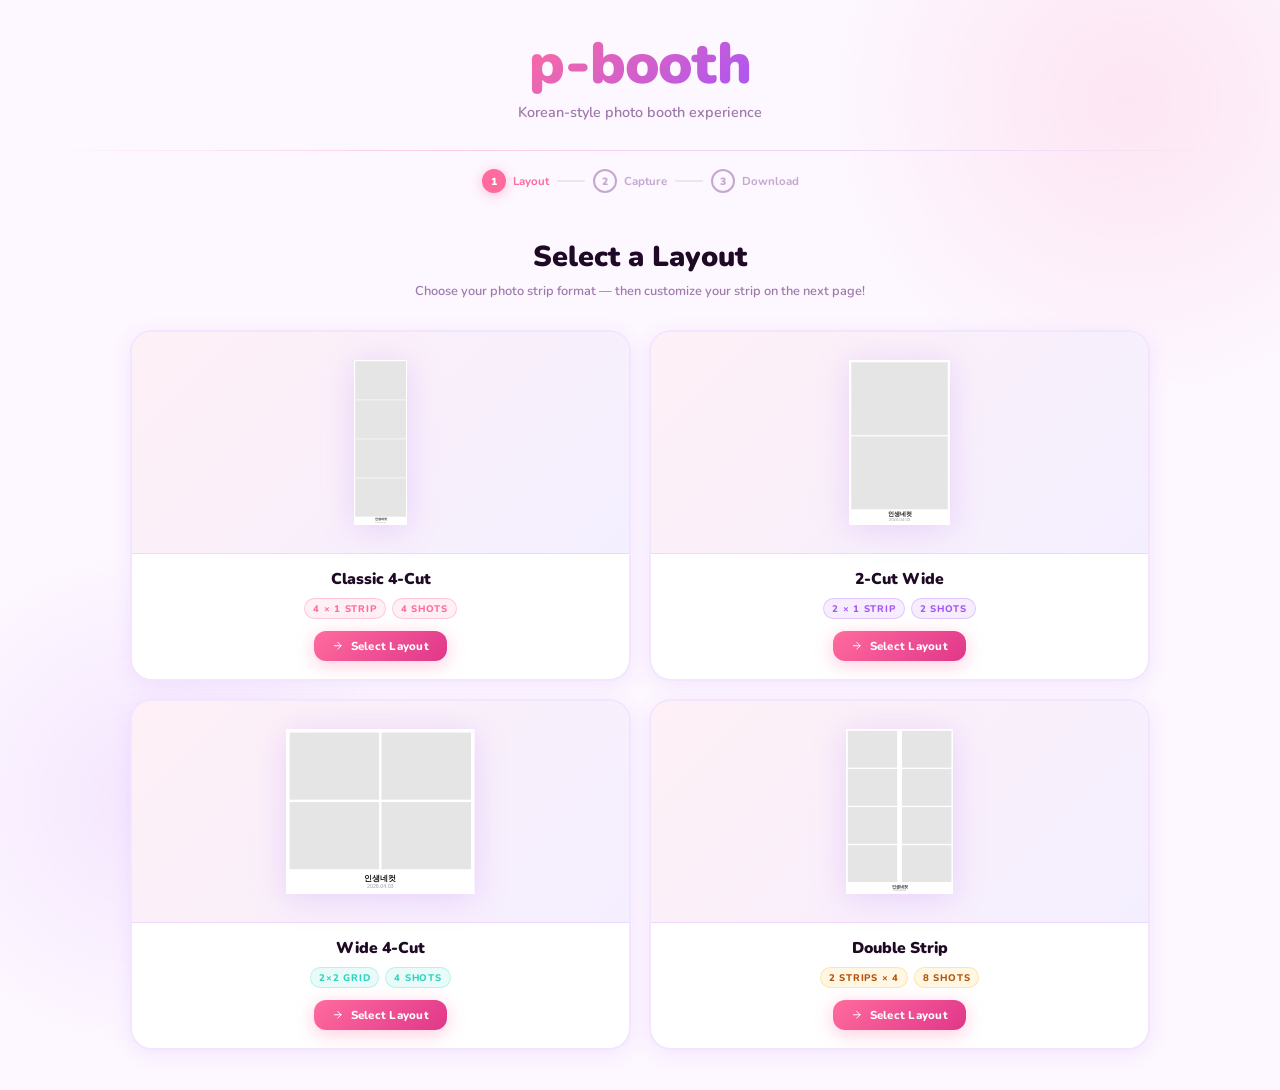
==== commit 7ab7097f: "ui+icon updates" ====
--- a/camera.html
+++ b/camera.html
@@ -13,12 +13,18 @@
   <link rel="apple-touch-icon" href="icon-192.svg">
   <link rel="stylesheet" href="css/style.css">
   <style>
-    html, body { height: 100%; overflow: hidden; }
+    /* Desktop/landscape: locked viewport */
+    @media (min-width: 769px) {
+      html, body { height: 100%; overflow: hidden; }
+      main { overflow: hidden; }
+      .camera-layout { height: 100%; overflow: hidden; }
+      .camera-main { height: 100%; overflow: hidden; }
+    }
     .camera-viewfinder video { transform: scaleX(-1); }
     body { display: flex; flex-direction: column; }
-    main { flex: 1; overflow: hidden; min-height: 0; }
-    .camera-layout { height: 100%; overflow: hidden; }
-    .camera-main { display: flex; flex-direction: column; height: 100%; min-height: 0; overflow: hidden; }
+    main { flex: 1; min-height: 0; }
+    .camera-layout { overflow: hidden; }
+    .camera-main { display: flex; flex-direction: column; min-height: 0; }
     .camera-viewfinder { flex: 1; min-height: 0; aspect-ratio: unset !important; }
     canvas#snapshot { position:absolute;inset:0;width:100%;height:100%;object-fit:cover;display:none; }
 
@@ -50,8 +56,11 @@
     .upload-slot[draggable="true"]:active { cursor: grabbing; }
     .upload-slot.dragging { opacity: .4; transform: scale(.96); border-style: dashed; border-color: var(--pink); }
     .upload-slot.drag-over { border-color: var(--pink); background: rgba(255,107,157,.12); transform: scale(1.04); box-shadow: 0 0 0 3px rgba(255,107,157,.25); }
-    .drag-handle { position: absolute; top: 5px; left: 5px; z-index: 10; width: 18px; height: 18px; border-radius: 4px; background: rgba(0,0,0,.38); color: #fff; display: none; align-items: center; justify-content: center; font-size: 10px; cursor: grab; pointer-events: none; }
+    .drag-handle { position: absolute; top: 4px; left: 4px; z-index: 10; width: 22px; height: 22px; border-radius: 5px; background: rgba(0,0,0,.45); color: #fff; display: none; align-items: center; justify-content: center; font-size: 11px; cursor: grab; touch-action: none; user-select: none; }
     .upload-slot.filled .drag-handle { display: flex; }
+    @media (pointer: coarse) {
+      .drag-handle { width: 32px; height: 32px; font-size: 16px; background: rgba(255,107,157,.85); border-radius: 6px; top: 3px; left: 3px; }
+    }
     .upload-slot-reorder-hint { font-size: .63rem; color: var(--text-muted); font-weight: 600; text-align: center; padding: 4px 0 0; display: none; }
     .upload-slot-reorder-hint.visible { display: block; }
 
@@ -59,8 +68,14 @@
     .camera-right-panel { overflow: hidden; }
     .camera-left-panel .sidebar-panel, .camera-right-panel .sidebar-panel { padding: 12px; }
     .camera-left-panel .sidebar-panel h3, .camera-right-panel .sidebar-panel h3 { margin-bottom: 8px; }
-    /* Hide mobile customize btn on desktop (panels are visible) */
+    /* mobile-only-btn: hidden on desktop (left/right panels visible), shown on mobile */
+    .mobile-only-btn { display: none; }
+    @media (max-width: 768px) { .mobile-only-btn { display: inline-flex !important; } }
+    @media (orientation: landscape) and (max-height: 600px) and (pointer: coarse) { .mobile-only-btn { display: inline-flex !important; } }
+    /* Legacy alias */
     .mobile-customize-btn { display: none; }
+    @media (max-width: 768px) { .mobile-customize-btn { display: inline-flex !important; } }
+    @media (orientation: landscape) and (max-height: 600px) and (pointer: coarse) { .mobile-customize-btn { display: inline-flex !important; } }
 
     /* ─── PAUSE BUTTON ─── */
     .btn-pause {
@@ -106,6 +121,73 @@
     .paused-resume-btn:hover { transform: translateY(-2px); box-shadow: 0 6px 28px rgba(255,107,157,.6); }
     .paused-resume-btn:active { transform: scale(0.97); }
 
+    /* ─── FIX: Mobile rearrange actions — always fully in-viewport ─── */
+    /* On small screens the rearrange-actions strip was cut off at the bottom
+       because the parent flex column had no bottom padding. We add enough
+       padding so the buttons clear the browser's nav bar and home indicator. */
+    @media (max-width: 768px) {
+      #rearrangeView .rearrange-container { padding-bottom: max(80px, env(safe-area-inset-bottom, 80px)); }
+      #uploadModeView .upload-mode-container { padding-bottom: max(80px, env(safe-area-inset-bottom, 80px)); }
+      /* Ensure the continue / build-strip buttons are never hidden under the keyboard */
+      #uploadContinueBtn, #buildStripBtn {
+        position: sticky;
+        bottom: max(12px, env(safe-area-inset-bottom, 12px));
+        z-index: 5;
+      }
+      /* Slightly bigger tap targets for rearrange action buttons */
+      .rearrange-actions .btn { min-height: 48px; }
+      /* Prevent horizontal overflow caused by long button labels */
+      .rearrange-actions { flex-wrap: wrap; gap: 8px; }
+      /* Mode-toggle and icon buttons: adequate tap size */
+      .mode-toggle-wrap .btn { min-width: 44px; min-height: 44px; }
+      /* Mobile customize / preview icon buttons */
+      #mobileCustomizeBtn, #mobilePreviewBtn { min-width: 44px; min-height: 44px; padding: 8px 12px !important; }
+    }}
+
+    /* ─── PAUSE BUTTON ─── */
+    .btn-pause {
+      background: rgba(255,107,157,.1);
+      color: var(--pink);
+      border: 2px solid var(--pink-border);
+      flex-shrink: 0;
+    }
+    .btn-pause:hover { background: rgba(255,107,157,.2); }
+    .btn-pause.is-paused {
+      background: linear-gradient(135deg, #f97316, #ea580c);
+      color: white; border-color: transparent;
+      box-shadow: 0 4px 18px rgba(249,115,22,.45);
+      animation: pausePulse 1.8s ease-in-out infinite;
+    }
+    @keyframes pausePulse {
+      0%,100% { box-shadow: 0 4px 18px rgba(249,115,22,.4); }
+      50%     { box-shadow: 0 6px 30px rgba(249,115,22,.7); }
+    }
+
+    /* ─── PAUSED OVERLAY (over viewfinder) ─── */
+    #pausedOverlay {
+      position: absolute; inset: 0; z-index: 14;
+      background: rgba(10,0,20,.85);
+      backdrop-filter: blur(5px);
+      display: none;
+      flex-direction: column;
+      align-items: center;
+      justify-content: center;
+      gap: 14px; text-align: center; padding: 20px;
+    }
+    #pausedOverlay.visible { display: flex; }
+    .paused-icon  { font-size: 3.2rem; animation: float 3s ease-in-out infinite; }
+    .paused-title { font-size: 1.25rem; font-weight: 900; color: white; }
+    .paused-sub   { font-size: 0.75rem; font-weight: 600; color: rgba(255,255,255,.55); max-width: 240px; line-height: 1.6; }
+    .paused-resume-btn {
+      margin-top: 6px; padding: 12px 30px; border-radius: 50px;
+      background: linear-gradient(135deg, var(--pink), #e0378a);
+      color: white; border: none; font-weight: 800; font-size: 0.84rem;
+      cursor: pointer; box-shadow: 0 4px 18px rgba(255,107,157,.4);
+      font-family: var(--font-ui); transition: all .2s;
+    }
+    .paused-resume-btn:hover { transform: translateY(-2px); box-shadow: 0 6px 28px rgba(255,107,157,.6); }
+    .paused-resume-btn:active { transform: scale(0.97); }
+
     /* ─── LANDSCAPE OVERLAY ─── */
     #landscapeOverlay {
       position: fixed; inset: 0; z-index: 99999;
@@ -162,23 +244,26 @@
     }
   </style>
 </head>
-<body>
+<body class="camera-page">
 
   <!-- ─── LANDSCAPE ORIENTATION OVERLAY ─── -->
   <div id="landscapeOverlay">
     <div class="ls-phone-wrap">
-      <div class="ls-phone">📷</div>
-      <div class="ls-arrow">↻</div>
-    </div>
-    <div class="ls-title">Rotate Your Device</div>
+      <div class="ls-phone"><svg viewBox="0 0 24 24" fill="none" stroke="currentColor" stroke-width="1.5" stroke-linecap="round" stroke-linejoin="round" style="width:2.4rem;height:2.4rem;"><path d="M23 19a2 2 0 0 1-2 2H3a2 2 0 0 1-2-2V8a2 2 0 0 1 2-2h4l2-3h6l2 3h4a2 2 0 0 1 2 2z"/><circle cx="12" cy="13" r="4"/></svg></div>
+      <div class="ls-arrow"><svg viewBox="0 0 24 24" fill="none" stroke="currentColor" stroke-width="2.5" stroke-linecap="round" stroke-linejoin="round" style="width:1.3rem;height:1.3rem;"><path d="M21.5 2v6h-6"/><path d="M2.5 12a10 10 0 0 1 17-7.1L21.5 8"/></svg></div>
+    </div>
+    <div class="ls-title">Landscape Recommended</div>
     <p class="ls-sub">Landscape mode gives you a wider, better-framed photo for your strip</p>
-    <div class="ls-badge">✦ Rotate to landscape to continue</div>
+    <div class="ls-badge"><svg class="ico" viewBox="0 0 24 24" fill="none" stroke="currentColor" stroke-width="2" stroke-linecap="round" stroke-linejoin="round"><path d="M21.5 2v6h-6"/><path d="M2.5 12a10 10 0 0 1 17-7.1L21.5 8"/></svg> Rotate for the best experience</div>
+    <div class="landscape-gate-actions" style="margin-top:16px;">
+      <button class="landscape-gate-dismiss" onclick="dismissCameraLandscapeOverlay()">Continue in Portrait →</button>
+    </div>
   </div>
 
   <nav class="top-bar">
     <a class="top-bar-logo" href="index.html">p-booth</a>
     <div class="top-bar-steps">
-      <div class="step done"><div class="step-num">✓</div><span>Layout</span></div>
+      <div class="step done"><div class="step-num"><svg class="ico" viewBox="0 0 24 24" fill="none" stroke="currentColor" stroke-width="2.5" stroke-linecap="round" stroke-linejoin="round" style="width:.7em;height:.7em;"><polyline points="20 6 9 17 4 12"/></svg></div><span>Layout</span></div>
       <div class="divider"></div>
       <div class="step active"><div class="step-num">2</div><span>Capture</span></div>
       <div class="divider"></div>
@@ -189,11 +274,13 @@
     </div>
   </nav>
 
-  <div class="mode-toggle-wrap" id="modeToggleWrap">
-    <div class="mode-toggle" id="modeToggle">
-      <button class="mode-btn active" id="modeCameraBtn" onclick="switchMode('camera')">📷 Camera</button>
-      <button class="mode-btn" id="modeUploadBtn" onclick="switchMode('upload')">🖼️ Upload Photos</button>
-    </div>
+  <div class="mode-toggle-wrap" id="modeToggleWrap" style="display:flex;align-items:center;gap:6px;">
+    <div class="mode-toggle" id="modeToggle" style="flex:1;">
+      <button class="mode-btn active" id="modeCameraBtn" onclick="switchMode('camera')"><svg class="ico" viewBox="0 0 24 24" fill="none" stroke="currentColor" stroke-width="2" stroke-linecap="round" stroke-linejoin="round"><path d="M23 19a2 2 0 0 1-2 2H3a2 2 0 0 1-2-2V8a2 2 0 0 1 2-2h4l2-3h6l2 3h4a2 2 0 0 1 2 2z"/><circle cx="12" cy="13" r="4"/></svg> Camera</button>
+      <button class="mode-btn" id="modeUploadBtn" onclick="switchMode('upload')"><svg class="ico" viewBox="0 0 24 24" fill="none" stroke="currentColor" stroke-width="2" stroke-linecap="round" stroke-linejoin="round"><rect x="3" y="3" width="18" height="18" rx="2"/><circle cx="8.5" cy="8.5" r="1.5"/><polyline points="21 15 16 10 5 21"/></svg> Upload Photos</button>
+    </div>
+    <button class="btn btn-secondary mobile-only-btn mobile-customize-btn" id="mobileCustomizeBtn" onclick="openMobileCustomize()" title="Customize strip" style="flex-shrink:0;padding:6px 10px;"><svg class="ico" viewBox="0 0 24 24" fill="none" stroke="currentColor" stroke-width="2" stroke-linecap="round" stroke-linejoin="round" style="width:1.1rem;height:1.1rem;"><circle cx="13.5" cy="6.5" r="1"/><circle cx="17.5" cy="10.5" r="1"/><circle cx="8.5" cy="7.5" r="1"/><circle cx="6.5" cy="12.5" r="1"/><path d="M12 2C6.5 2 2 6.5 2 12s4.5 10 10 10c.926 0 1.648-.746 1.648-1.688 0-.437-.18-.835-.437-1.125-.29-.289-.438-.652-.438-1.125a1.64 1.64 0 0 1 1.668-1.668h1.996c3.051 0 5.555-2.503 5.555-5.554C21.965 6.012 17.461 2 12 2z"/></svg></button>
+    <button class="btn btn-secondary mobile-only-btn mobile-preview-btn" id="mobilePreviewBtn" onclick="openMobilePreview()" title="Strip preview" style="flex-shrink:0;padding:6px 10px;"><svg class="ico" viewBox="0 0 24 24" fill="none" stroke="currentColor" stroke-width="2" stroke-linecap="round" stroke-linejoin="round" style="width:1.1rem;height:1.1rem;"><rect x="3" y="3" width="18" height="18" rx="2"/><circle cx="8.5" cy="8.5" r="1.5"/><polyline points="21 15 16 10 5 21"/></svg></button>
   </div>
 
   <main>
@@ -212,7 +299,7 @@
           </div>
         </div>
         <div class="sidebar-panel">
-          <h3>🎨 Customize Strip</h3>
+          <h3><svg class="ico" viewBox="0 0 24 24" fill="none" stroke="currentColor" stroke-width="2" stroke-linecap="round" stroke-linejoin="round"><circle cx="13.5" cy="6.5" r="1"/><circle cx="17.5" cy="10.5" r="1"/><circle cx="8.5" cy="7.5" r="1"/><circle cx="6.5" cy="12.5" r="1"/><path d="M12 2C6.5 2 2 6.5 2 12s4.5 10 10 10c.926 0 1.648-.746 1.648-1.688 0-.437-.18-.835-.437-1.125-.29-.289-.438-.652-.438-1.125a1.64 1.64 0 0 1 1.668-1.668h1.996c3.051 0 5.555-2.503 5.555-5.554C21.965 6.012 17.461 2 12 2z"/></svg> Customize Strip</h3>
           <div class="sidebar-customize">
             <div>
               <div class="sidebar-field-label">Background</div>
@@ -255,9 +342,9 @@
         <div class="sidebar-panel" style="background:transparent;border-style:dashed;border-color:rgba(255,107,157,.15);flex-shrink:0;">
           <h3>Posing Tips</h3>
           <ul style="list-style:none;display:flex;flex-direction:column;gap:7px;margin:0;padding:0;">
-            <li style="display:flex;gap:6px;font-size:.67rem;color:var(--text-muted);font-weight:600;line-height:1.4;"><span style="color:var(--pink);flex-shrink:0;">♡</span> Face the camera, eyes on the lens</li>
-            <li style="display:flex;gap:6px;font-size:.67rem;color:var(--text-muted);font-weight:600;line-height:1.4;"><span style="color:var(--pink);flex-shrink:0;">✦</span> Different pose every shot</li>
-            <li style="display:flex;gap:6px;font-size:.67rem;color:var(--text-muted);font-weight:600;line-height:1.4;"><span style="color:var(--pink);flex-shrink:0;">★</span> Good lighting = great strip!</li>
+            <li style="display:flex;gap:6px;font-size:.67rem;color:var(--text-muted);font-weight:600;line-height:1.4;"><svg class="ico" viewBox="0 0 24 24" fill="none" stroke="currentColor" stroke-width="2" stroke-linecap="round" stroke-linejoin="round" style="color:var(--pink);flex-shrink:0;width:.9rem;height:.9rem;"><path d="M20.84 4.61a5.5 5.5 0 0 0-7.78 0L12 5.67l-1.06-1.06a5.5 5.5 0 0 0-7.78 7.78l1.06 1.06L12 21.23l7.78-7.78 1.06-1.06a5.5 5.5 0 0 0 0-7.78z"/></svg> Face the camera, eyes on the lens</li>
+            <li style="display:flex;gap:6px;font-size:.67rem;color:var(--text-muted);font-weight:600;line-height:1.4;"><svg class="ico" viewBox="0 0 24 24" fill="currentColor" stroke="none" style="color:var(--pink);flex-shrink:0;width:.9rem;height:.9rem;"><path d="M12 2l1.5 5H18l-4 3 1.5 5L12 12l-3.5 3L10 10l-4-3h4.5z"/><circle cx="19" cy="4" r="1.5"/><circle cx="5" cy="19" r="1.5"/></svg> Different pose every shot</li>
+            <li style="display:flex;gap:6px;font-size:.67rem;color:var(--text-muted);font-weight:600;line-height:1.4;"><svg class="ico" viewBox="0 0 24 24" fill="currentColor" stroke="none" style="color:var(--pink);flex-shrink:0;width:.9rem;height:.9rem;"><polygon points="12 2 15.09 8.26 22 9.27 17 14.14 18.18 21.02 12 17.77 5.82 21.02 7 14.14 2 9.27 8.91 8.26 12 2"/></svg> Good lighting = great strip!</li>
           </ul>
         </div>
       </div>
@@ -277,26 +364,26 @@
               <div class="countdown-label" id="countdownLabel">Smile!</div>
             </div>
             <div class="captured-state" id="capturedState">
-              <div class="captured-check-ring"><div class="captured-check">✓</div></div>
+              <div class="captured-check-ring"><div class="captured-check"><svg viewBox="0 0 24 24" fill="none" stroke="currentColor" stroke-width="3" stroke-linecap="round" stroke-linejoin="round" style="width:1.4rem;height:1.4rem;"><polyline points="20 6 9 17 4 12"/></svg></div></div>
               <div class="captured-label" id="capturedLabel">Shot 1 captured!</div>
               <div class="captured-sublabel" id="capturedSublabel">Get ready for the next one…</div>
             </div>
             <div class="flash-overlay" id="flashOverlay"></div>
             <!-- PAUSED STATE OVERLAY -->
             <div id="pausedOverlay">
-              <div class="paused-icon">⏸</div>
+              <div class="paused-icon"><svg viewBox="0 0 24 24" fill="currentColor" stroke="none" style="width:3rem;height:3rem;display:block;margin:auto;"><rect x="6" y="4" width="4" height="16"/><rect x="14" y="4" width="4" height="16"/></svg></div>
               <div class="paused-title">Session Paused</div>
               <div class="paused-sub">Take your time — press Resume when ready</div>
-              <button class="paused-resume-btn" onclick="togglePause()">▶ Resume Session</button>
+              <button class="paused-resume-btn" onclick="togglePause()"><svg class="ico" viewBox="0 0 24 24" fill="currentColor" stroke="none"><polygon points="5 3 19 12 5 21 5 3"/></svg> Resume Session</button>
             </div>
             <div class="ready-state" id="readyState" style="position:absolute;inset:0;background:rgba(10,0,20,.82);backdrop-filter:blur(4px);z-index:5;">
-              <div class="big-icon">📸</div>
+              <div class="big-icon"><svg viewBox="0 0 24 24" fill="none" stroke="currentColor" stroke-width="1.5" stroke-linecap="round" stroke-linejoin="round" style="width:3.5rem;height:3.5rem;display:block;margin:0 auto 8px;color:var(--pink);"><path d="M23 19a2 2 0 0 1-2 2H3a2 2 0 0 1-2-2V8a2 2 0 0 1 2-2h4l2-3h6l2 3h4a2 2 0 0 1 2 2z"/><circle cx="12" cy="13" r="4"/></svg></div>
               <h2>Ready to Shoot!</h2>
               <p id="readyDesc">Press Start to begin your session.</p>
               <div class="pose-count-badge" id="poseBadge">4 shots · 인생4컷</div>
             </div>
             <div class="permission-error" id="permissionError">
-              <div class="icon">🚫</div>
+              <div class="icon"><svg viewBox="0 0 24 24" fill="none" stroke="currentColor" stroke-width="1.5" stroke-linecap="round" stroke-linejoin="round" style="width:3rem;height:3rem;display:block;margin:0 auto 8px;"><circle cx="12" cy="12" r="10"/><line x1="4.93" y1="4.93" x2="19.07" y2="19.07"/></svg></div>
               <h3>Camera Blocked</h3>
               <p>Please allow camera access in your browser settings, then reload the page.</p>
               <button class="btn btn-secondary" onclick="window.location.reload()">Reload</button>
@@ -312,10 +399,9 @@
           <div class="status-msg" id="statusMsg">Press Start Session to begin</div>
           <div class="mobile-thumbs" id="mobileThumbs"></div>
           <div class="camera-controls">
-            <button class="btn btn-primary btn-lg" id="startBtn" style="flex:1;">▶ Start Session</button>
-            <button class="btn btn-pause btn-lg" id="pauseBtn" onclick="togglePause()" style="display:none;">⏸ Pause</button>
-            <button class="btn btn-secondary btn-lg mobile-customize-btn" id="mobileCustomizeBtn" onclick="openMobileCustomize()" data-tooltip="Customize strip">🎨</button>
-            <a href="index.html" class="btn btn-secondary btn-lg" style="padding:14px 18px;flex-shrink:0;" data-tooltip="Change layout">⊞</a>
+            <button class="btn btn-primary btn-lg" id="startBtn" style="flex:1;"><svg class="ico" viewBox="0 0 24 24" fill="currentColor" stroke="none"><polygon points="5 3 19 12 5 21 5 3"/></svg> Start Session</button>
+            <button class="btn btn-pause btn-lg" id="pauseBtn" onclick="togglePause()" style="display:none;"><svg class="ico" viewBox="0 0 24 24" fill="currentColor" stroke="none"><rect x="6" y="4" width="4" height="16"/><rect x="14" y="4" width="4" height="16"/></svg> Pause</button>
+            <a href="index.html" class="btn btn-secondary btn-lg" style="padding:14px 18px;flex-shrink:0;" data-tooltip="Change layout"><svg class="ico" viewBox="0 0 24 24" fill="none" stroke="currentColor" stroke-width="2" stroke-linecap="round" stroke-linejoin="round"><rect x="3" y="3" width="7" height="7"/><rect x="14" y="3" width="7" height="7"/><rect x="14" y="14" width="7" height="7"/><rect x="3" y="14" width="7" height="7"/></svg></a>
           </div>
         </div>
 
@@ -323,23 +409,23 @@
         <div id="uploadModeView" style="display:none;">
           <div class="upload-mode-container">
             <div class="upload-header">
-              <div class="upload-header-icon">🖼️</div>
+              <div class="upload-header-icon ico-badge"><svg class="ico" viewBox="0 0 24 24" fill="none" stroke="currentColor" stroke-width="2" stroke-linecap="round" stroke-linejoin="round"><rect x="3" y="3" width="18" height="18" rx="2"/><circle cx="8.5" cy="8.5" r="1.5"/><polyline points="21 15 16 10 5 21"/></svg></div>
               <div>
                 <h3 id="uploadTitle">Upload Your Photos</h3>
                 <p id="uploadSubtitle">Select photos from your device</p>
               </div>
             </div>
             <div class="upload-slots-grid" id="uploadSlotsGrid"></div>
-            <p class="upload-slot-reorder-hint" id="reorderHint">⟺ Drag photos to rearrange order</p>
+            <p class="upload-slot-reorder-hint" id="reorderHint">⟺ Drag to rearrange · Long-press or use the ⠿ handle on mobile</p>
             <div class="upload-bulk-wrap">
-              <button class="btn btn-secondary upload-bulk-btn" onclick="triggerBulkUpload()">📁 Select All Photos at Once</button>
+              <button class="btn btn-secondary upload-bulk-btn" onclick="triggerBulkUpload()"><svg class="ico" viewBox="0 0 24 24" fill="none" stroke="currentColor" stroke-width="2" stroke-linecap="round" stroke-linejoin="round"><path d="M22 19a2 2 0 0 1-2 2H4a2 2 0 0 1-2-2V5a2 2 0 0 1 2-2h5l2 3h9a2 2 0 0 1 2 2z"/></svg> Select All Photos at Once</button>
               <input type="file" id="bulkFileInput" accept="image/*" multiple style="display:none;" onchange="handleBulkUpload(event)">
             </div>
             <div class="upload-progress-wrap" id="uploadProgressWrap" style="display:none;">
               <div class="upload-progress-bar"><div class="upload-progress-fill" id="uploadProgressFill"></div></div>
               <p class="upload-progress-label" id="uploadProgressLabel">0 of 0 photos selected</p>
             </div>
-            <button class="btn btn-primary btn-lg" id="uploadContinueBtn" disabled onclick="continueFromUpload()" style="margin-top:16px;width:100%;opacity:.5;">✦ Generate Strip →</button>
+            <button class="btn btn-primary btn-lg" id="uploadContinueBtn" disabled onclick="continueFromUpload()" style="margin-top:16px;width:100%;opacity:.5;"><svg class="ico" viewBox="0 0 24 24" fill="none" stroke="currentColor" stroke-width="2" stroke-linecap="round" stroke-linejoin="round"><line x1="5" y1="12" x2="19" y2="12"/><polyline points="12 5 19 12 12 19"/></svg> Generate Strip</button>
           </div>
         </div>
 
@@ -347,7 +433,7 @@
         <div id="rearrangeView" style="display:none;">
           <div class="rearrange-container">
             <div class="rearrange-header-row">
-              <div class="rearrange-header-icon">🎞️</div>
+              <div class="rearrange-header-icon ico-badge"><svg class="ico" viewBox="0 0 24 24" fill="none" stroke="currentColor" stroke-width="2" stroke-linecap="round" stroke-linejoin="round"><rect x="2" y="2" width="20" height="20" rx="2"/><line x1="7" y1="2" x2="7" y2="22"/><line x1="17" y1="2" x2="17" y2="22"/><line x1="2" y1="12" x2="22" y2="12"/><line x1="2" y1="7" x2="7" y2="7"/><line x1="2" y1="17" x2="7" y2="17"/><line x1="17" y1="17" x2="22" y2="17"/><line x1="17" y1="7" x2="22" y2="7"/></svg></div>
               <div>
                 <h3 id="rearrangeTitle">Review &amp; Rearrange</h3>
                 <p id="rearrangeSubtitle">Drag photos to reorder your strip</p>
@@ -356,39 +442,36 @@
             <div class="rearrange-grid" id="rearrangeGrid"></div>
             <p class="rearrange-drag-hint">⟺ Drag to reorder · Long-press on mobile</p>
 
-            <!-- ── STICKER PANEL ── -->
-            <div id="stickerPanel" style="display:none;">
-              <div class="sticker-panel-header">
-                <span class="sticker-panel-title">🎨 Add Stickers</span>
-                <span class="sticker-panel-hint">Tap to add · Drag to move · Resize & rotate with handles</span>
-              </div>
-              <div class="sticker-cat-tabs" id="stickerCatTabs"></div>
-              <div class="sticker-grid" id="stickerGrid"></div>
-            </div>
-
             <div class="rearrange-actions">
-              <button class="btn btn-secondary" onclick="retakeFromRearrange()">↺ Retake All</button>
-              <button class="btn btn-primary btn-lg" id="buildStripBtn" onclick="buildStrip()">✦ Build Strip →</button>
-            </div>
-          </div>
-        </div>
-
-      </div>
-
-      <!-- RIGHT PANEL -->
+              <button class="btn btn-secondary" onclick="retakeFromRearrange()"><svg class="ico" viewBox="0 0 24 24" fill="none" stroke="currentColor" stroke-width="2" stroke-linecap="round" stroke-linejoin="round"><polyline points="1 4 1 10 7 10"/><path d="M3.51 15a9 9 0 1 0 .49-3.51"/></svg> Retake All</button>
+              <button class="btn btn-primary btn-lg" id="buildStripBtn" onclick="buildStrip()"><svg class="ico" viewBox="0 0 24 24" fill="none" stroke="currentColor" stroke-width="2" stroke-linecap="round" stroke-linejoin="round"><line x1="5" y1="12" x2="19" y2="12"/><polyline points="12 5 19 12 12 19"/></svg> Build Strip</button>
+            </div>
+          </div>
+        </div>
+
+      </div>
+
+      <!-- RIGHT PANEL — visible on desktop only; hidden canvas kept for JS -->
       <div class="camera-right-panel">
         <div class="sidebar-panel" id="panelPreview" style="flex:1;display:flex;flex-direction:column;min-height:0;overflow:hidden;">
           <h3>Strip Preview <span id="previewShotCount" style="font-size:.6rem;font-weight:600;color:var(--text-light);"></span></h3>
           <div class="live-preview-wrap" id="livePreviewWrap" style="flex:1;min-height:0;display:flex;align-items:center;justify-content:center;overflow:hidden;position:relative;">
             <canvas id="liveStripCanvas" style="max-width:100%;max-height:100%;width:auto;height:auto;display:none;"></canvas>
-            <div class="live-preview-placeholder" id="livePreviewPlaceholder"><span>📸</span><p>Preview appears here</p></div>
-            <!-- Sticker layer floats above the preview canvas -->
-            <div id="stickerLayer" style="position:absolute;overflow:hidden;pointer-events:auto;display:none;"></div>
-          </div>
-        </div>
-      </div>
-
-    </div>
+            <div class="live-preview-placeholder" id="livePreviewPlaceholder"><svg viewBox="0 0 24 24" fill="none" stroke="currentColor" stroke-width="1.5" stroke-linecap="round" stroke-linejoin="round" style="width:2.5rem;height:2.5rem;opacity:.4;"><path d="M23 19a2 2 0 0 1-2 2H3a2 2 0 0 1-2-2V8a2 2 0 0 1 2-2h4l2-3h6l2 3h4a2 2 0 0 1 2 2z"/><circle cx="12" cy="13" r="4"/></svg><p>Preview appears here</p></div>
+          </div>
+        </div>
+      </div>
+
+    </div>
+
+  <!-- ── MOBILE STRIP PREVIEW MODAL ── -->
+  <div id="mobilePreviewModal" style="display:none;position:fixed;inset:0;z-index:10001;background:rgba(10,0,24,.88);backdrop-filter:blur(8px);align-items:center;justify-content:center;flex-direction:column;gap:16px;" onclick="closeMobilePreview(event)">
+    <div style="position:relative;max-width:90vw;max-height:80vh;display:flex;align-items:center;justify-content:center;">
+      <canvas id="mobilePreviewCanvas" style="max-width:90vw;max-height:72vh;border-radius:10px;box-shadow:0 8px 40px rgba(0,0,0,.5);"></canvas>
+      <div id="mobilePreviewPlaceholder" style="color:rgba(255,255,255,.5);font-size:.9rem;font-weight:700;text-align:center;padding:40px;"><svg viewBox="0 0 24 24" fill="none" stroke="currentColor" stroke-width="1.5" stroke-linecap="round" stroke-linejoin="round" style="width:2.5rem;height:2.5rem;display:block;margin:0 auto 12px;opacity:.5;"><path d="M23 19a2 2 0 0 1-2 2H3a2 2 0 0 1-2-2V8a2 2 0 0 1 2-2h4l2-3h6l2 3h4a2 2 0 0 1 2 2z"/><circle cx="12" cy="13" r="4"/></svg>No photos yet</div>
+    </div>
+    <button onclick="closeMobilePreview()" style="padding:10px 28px;border-radius:50px;background:rgba(255,107,157,.9);color:#fff;border:none;font-weight:800;font-size:.85rem;cursor:pointer;font-family:inherit;"><svg class="ico" viewBox="0 0 24 24" fill="none" stroke="currentColor" stroke-width="2.5" stroke-linecap="round" stroke-linejoin="round"><line x1="18" y1="6" x2="6" y2="18"/><line x1="6" y1="6" x2="18" y2="18"/></svg> Close</button>
+  </div>
   </main>
 
   <!-- ═══════════════════════════════════════════════════════════
@@ -398,8 +481,8 @@
     <div class="mobile-sheet">
       <div class="mobile-sheet-handle"></div>
       <div class="mobile-sheet-header">
-        <span class="mobile-sheet-title">🎨 Customize Strip</span>
-        <button class="mobile-sheet-close" onclick="closeMobileCustomize()">✕</button>
+        <span class="mobile-sheet-title"><svg class="ico" viewBox="0 0 24 24" fill="none" stroke="currentColor" stroke-width="2" stroke-linecap="round" stroke-linejoin="round"><circle cx="13.5" cy="6.5" r="1"/><circle cx="17.5" cy="10.5" r="1"/><circle cx="8.5" cy="7.5" r="1"/><circle cx="6.5" cy="12.5" r="1"/><path d="M12 2C6.5 2 2 6.5 2 12s4.5 10 10 10c.926 0 1.648-.746 1.648-1.688 0-.437-.18-.835-.437-1.125-.29-.289-.438-.652-.438-1.125a1.64 1.64 0 0 1 1.668-1.668h1.996c3.051 0 5.555-2.503 5.555-5.554C21.965 6.012 17.461 2 12 2z"/></svg> Customize Strip</span>
+        <button class="mobile-sheet-close" onclick="closeMobileCustomize()"><svg class="ico" viewBox="0 0 24 24" fill="none" stroke="currentColor" stroke-width="2.5" stroke-linecap="round" stroke-linejoin="round"><line x1="18" y1="6" x2="6" y2="18"/><line x1="6" y1="6" x2="18" y2="18"/></svg></button>
       </div>
       <div class="mobile-sheet-body">
         <div class="ms-section">
@@ -439,7 +522,7 @@
           <div class="ms-label">Date</div>
           <input type="date" id="msDateInput" class="ms-input">
         </div>
-        <button class="btn btn-primary" style="width:100%;margin-top:4px;" onclick="closeMobileCustomize()">✓ Done</button>
+        <button class="btn btn-primary" style="width:100%;margin-top:4px;" onclick="closeMobileCustomize()"><svg class="ico" viewBox="0 0 24 24" fill="none" stroke="currentColor" stroke-width="2.5" stroke-linecap="round" stroke-linejoin="round"><polyline points="20 6 9 17 4 12"/></svg> Done</button>
       </div>
     </div>
   </div>
@@ -493,7 +576,7 @@
 
     <!-- CAPTURED FEEDBACK -->
     <div class="fsc-captured-feedback" id="fscCapturedFeedback">
-      <div class="fsc-captured-check">✓</div>
+      <div class="fsc-captured-check"><svg viewBox="0 0 24 24" fill="none" stroke="currentColor" stroke-width="3" stroke-linecap="round" stroke-linejoin="round" style="width:1.6rem;height:1.6rem;"><polyline points="20 6 9 17 4 12"/></svg></div>
       <div class="fsc-captured-text" id="fscCapturedText">Shot 1 captured!</div>
       <div class="fsc-captured-sub" id="fscCapturedSub">Get ready for the next one…</div>
     </div>
@@ -510,8 +593,8 @@
 
         <!-- Mode toggle above shutter -->
         <div class="fsc-mode-toggle">
-          <button class="fsc-mode-btn" id="fscModeManual">☝ Manual</button>
-          <button class="fsc-mode-btn fsc-mode-active" id="fscModeAuto">⚡ Auto</button>
+          <button class="fsc-mode-btn" id="fscModeManual"><svg class="ico" viewBox="0 0 24 24" fill="none" stroke="currentColor" stroke-width="2" stroke-linecap="round" stroke-linejoin="round"><path d="M18 11V6a2 2 0 0 0-2-2 2 2 0 0 0-2 2"/><path d="M14 10V4a2 2 0 0 0-2-2 2 2 0 0 0-2 2v2"/><path d="M10 10.5V6a2 2 0 0 0-2-2 2 2 0 0 0-2 2v8"/><path d="M18 8a2 2 0 1 1 4 0v6a8 8 0 0 1-8 8h-2c-2.8 0-4.5-.86-5.99-2.34l-3.6-3.6a2 2 0 0 1 2.83-2.82L7 15"/></svg> Manual</button>
+          <button class="fsc-mode-btn fsc-mode-active" id="fscModeAuto"><svg class="ico" viewBox="0 0 24 24" fill="currentColor" stroke="none"><polygon points="13 2 3 14 12 14 11 22 21 10 12 10 13 2"/></svg> Auto</button>
         </div>
 
         <button class="fsc-shutter" id="fscShutterBtn" aria-label="Take photo">
@@ -523,7 +606,7 @@
         <!-- Progress + mode indicator below shutter -->
         <div class="fsc-shutter-meta">
           <div class="fsc-progress-label" id="fscProgressLabel"></div>
-          <div class="fsc-mode-indicator" id="fscModeIndicator">⚡ Auto Mode — press once to capture all</div>
+          <div class="fsc-mode-indicator" id="fscModeIndicator">Auto Mode — tap once to capture all</div>
         </div>
       </div>
 
@@ -534,9 +617,29 @@
   </div>
   <!-- END FULLSCREEN CAMERA OVERLAY -->
 
+  <script src="js/icons.js"></script>
   <script src="js/canvas.js"></script>
   <script src="js/camera.js"></script>
   <script>
+    // ── Landscape overlay: dismissable (intercept classList.add after camera.js loads) ──
+    (function() {
+      let _dismissed = false;
+      const overlay = document.getElementById('landscapeOverlay');
+      if (!overlay) return;
+
+      // Intercept classList.add so camera.js can't re-show after dismiss
+      const _origAdd = overlay.classList.add.bind(overlay.classList);
+      overlay.classList.add = function(cls) {
+        if (cls === 'visible' && _dismissed) return;
+        _origAdd(cls);
+      };
+
+      window.dismissCameraLandscapeOverlay = function() {
+        _dismissed = true;
+        overlay.classList.remove('visible');
+      };
+    })();
+
     if ('serviceWorker' in navigator) {
       window.addEventListener('load', () => {
         navigator.serviceWorker.register('./sw.js').catch(() => {});
--- a/css/style.css
+++ b/css/style.css
@@ -222,19 +222,22 @@
 }
 .layout-card:hover .layout-preview svg { transform: scale(1.05) translateY(-2px); }
 
-.layout-info { padding: 14px 18px 18px 22px; }
+.layout-info { padding: 14px 18px 18px; text-align: center; display: flex; flex-direction: column; align-items: center; }
 .layout-info .layout-name {
   font-size: 0.98rem; font-weight: 900; color: var(--text);
-  display: flex; align-items: center; gap: 7px; flex-wrap: wrap;
-}
-.layout-info .layout-name .kr {
-  font-family: var(--font-kr); font-size: 0.75rem;
-  font-weight: 500; color: var(--text-muted);
-}
-.layout-info .layout-meta { display: flex; gap: 6px; margin: 8px 0 12px; flex-wrap: wrap; }
+  display: block; text-align: center;
+}
+.layout-info .layout-name .kr { display: none; }
+.layout-info .layout-meta { display: flex; gap: 6px; margin: 8px 0 12px; flex-wrap: wrap; justify-content: center; }
 .meta-tag {
   font-size: 0.6rem; letter-spacing: 0.08em; text-transform: uppercase;
   font-weight: 800; padding: 3px 8px; border-radius: 20px;
+}
+.layout-info .btn {
+  padding: 7px 18px;
+  font-size: 0.72rem;
+  border-radius: 12px;
+  width: auto;
 }
 .meta-tag.pink   { color: var(--pink);   background: var(--pink-dim);   border: 1.5px solid var(--pink-border); }
 .meta-tag.purple { color: var(--purple); background: var(--purple-dim); border: 1.5px solid rgba(168,85,247,.25); }
@@ -637,7 +640,10 @@
   display: flex; align-items: center; justify-content: center;
   font-size: 11px; cursor: grab;
   opacity: 0; transition: opacity .15s;
-  pointer-events: none;
+  pointer-events: auto;
+  touch-action: none;
+  user-select: none;
+  z-index: 10;
 }
 .rearrange-slot.filled:hover .rearrange-drag-handle { opacity: 1; }
 .rearrange-slot.rearrange-dragging {
@@ -766,6 +772,12 @@
 
 /* ─── RESPONSIVE / MOBILE ─── */
 @media (max-width: 768px) {
+  /* ── Scale everything down ~40% by shrinking the rem base ── */
+  /* All sizes in the app use rem/em so this proportionally reduces everything.
+     16px → 9.6px gives ~40% reduction. index.html, camera.html, result.html
+     all share this stylesheet so they stay consistent — no zoom jump on nav. */
+  html { font-size: 9.6px !important; }
+
   .page-wrapper  { padding: 0 16px; }
   .site-header   { padding: 20px 16px 0; }
 
@@ -816,6 +828,7 @@
   .upload-slot:active { transform: scale(0.98); border-color: var(--pink); }
   .rearrange-slot.filled:hover { transform: none; box-shadow: none; }
   .rearrange-slot.filled:hover .rearrange-drag-handle { opacity: 1; }
+  .rearrange-slot.filled .rearrange-drag-handle { opacity: 1; width: 32px; height: 32px; font-size: 16px; background: rgba(255,107,157,.85); border-radius: 6px; top: 3px; left: 3px; }
 }
 
 /* ═══════════════════════════════════════════════════════════════════
@@ -2009,14 +2022,14 @@
   /* ── Rearrange ── */
   .rearrange-container { padding: 10px 8px !important; }
   .rearrange-grid { grid-template-columns: repeat(2, 1fr) !important; gap: 8px !important; }
-  .rearrange-slot img { max-height: 120px !important; }
+  .rearrange-slot img { object-fit: cover !important; }
   .rearrange-actions { gap: 8px !important; padding-top: 10px !important; }
   .rearrange-actions .btn { font-size: 0.78rem !important; padding: 11px 14px !important; }
 
   /* ── Layout selection page ── */
   .layout-grid { gap: 12px !important; }
-  .layout-preview { min-height: 110px !important; padding: 14px 12px !important; }
-  .layout-preview svg { max-height: 100px !important; }
+  .layout-preview { min-height: 200px !important; padding: 20px 16px !important; }
+  .layout-preview svg { max-height: 170px !important; }
   .layout-info { padding: 10px 14px 14px !important; }
   .layout-info .layout-name { font-size: 0.88rem !important; }
   .layout-info .layout-desc { font-size: 0.68rem !important; }
@@ -2073,3 +2086,1107 @@
   .fsc-icon-btn { width: 40px !important; height: 40px !important; }
   .fsc-mode-btn { padding: 5px 10px !important; font-size: 0.62rem !important; }
 }
+
+/* ═══════════════════════════════════════════════════════════════════
+   LANDSCAPE-ONLY MOBILE — strict landscape enforcement + fit-to-screen
+   Targets touch devices in landscape orientation with short screens
+   ═══════════════════════════════════════════════════════════════════ */
+
+/* ── Landscape overlay for ALL pages ── */
+.landscape-gate {
+  position: fixed; inset: 0; z-index: 999999;
+  background: rgba(10,0,24,.97);
+  backdrop-filter: blur(16px) saturate(1.2);
+  -webkit-backdrop-filter: blur(16px);
+  display: none;
+  flex-direction: column;
+  align-items: center; justify-content: center;
+  gap: 16px; text-align: center; padding: 30px;
+}
+.landscape-gate.visible { display: flex; }
+.lg-phone-wrap { position: relative; width: 72px; height: 112px; margin-bottom: 4px; }
+.lg-phone {
+  width: 100%; height: 100%;
+  border: 3px solid rgba(255,107,157,.6);
+  border-radius: 14px;
+  background: rgba(255,107,157,.07);
+  display: flex; align-items: center; justify-content: center;
+  font-size: 1.8rem;
+  animation: lgTilt 2.4s cubic-bezier(.4,0,.2,1) infinite;
+}
+@keyframes lgTilt {
+  0%,25%  { transform: rotate(0deg); }
+  60%,85% { transform: rotate(-90deg); }
+  100%    { transform: rotate(0deg); }
+}
+.lg-arrow {
+  position: absolute; top: 50%; right: -28px;
+  font-size: 1.3rem; color: #ffb3ce;
+  animation: lgArrow 2.4s cubic-bezier(.4,0,.2,1) infinite;
+}
+@keyframes lgArrow {
+  0%,25%   { opacity: 0; transform: translateY(-50%) translateX(-5px); }
+  60%,85%  { opacity: 1; transform: translateY(-50%) translateX(0); }
+  100%     { opacity: 0; transform: translateY(-50%) translateX(-5px); }
+}
+.lg-title {
+  font-size: 1.35rem; font-weight: 900;
+  background: linear-gradient(135deg, var(--pink), var(--purple));
+  -webkit-background-clip: text; -webkit-text-fill-color: transparent;
+  background-clip: text;
+}
+.lg-sub {
+  font-size: 0.8rem; font-weight: 600;
+  color: rgba(255,255,255,.5); max-width: 250px; line-height: 1.7;
+}
+.lg-badge {
+  display: inline-flex; align-items: center; gap: 6px;
+  background: rgba(255,107,157,.14); border: 1.5px solid rgba(255,107,157,.3);
+  color: #ffb3ce; font-size: 0.68rem; font-weight: 800;
+  padding: 5px 14px; border-radius: 20px; letter-spacing: .05em;
+  font-family: var(--font-ui);
+}
+
+/* ── Mobile landscape: entire layout must fit viewport height ── */
+@media (orientation: landscape) and (max-height: 600px) and (pointer: coarse) {
+
+  /* html/body: locked to viewport, no scroll */
+  html, body {
+    height: 100%;
+    max-height: 100vh;
+    overflow: hidden !important;
+  }
+
+  /* ── INDEX PAGE: compact layout grid ── */
+  .site-header {
+    padding: 8px 12px 0 !important;
+    gap: 3px !important;
+  }
+  .site-header h1 { font-size: 1.4rem !important; }
+  .site-header .eyebrow { font-size: 0.55rem !important; padding: 3px 10px !important; }
+  .site-header .subtitle,
+  .site-header .kr-label { display: none !important; }
+  .header-rule { margin: 6px 0 0 !important; }
+  .steps { padding: 6px 0 !important; font-size: 0.6rem !important; gap: 4px !important; }
+  .steps .step-num { width: 18px !important; height: 18px !important; font-size: 0.52rem !important; }
+  .section-head { margin: 6px 0 10px !important; }
+  .section-head h2 { font-size: 1rem !important; }
+  .section-head p  { display: none !important; }
+  .layout-grid {
+    grid-template-columns: repeat(4, 1fr) !important;
+    gap: 8px !important;
+    margin-bottom: 12px !important;
+    max-width: 100% !important;
+  }
+  .page-wrapper { padding: 0 10px !important; }
+  .layout-preview { min-height: 160px !important; padding: 14px 10px !important; }
+  .layout-preview svg { max-height: 130px !important; }
+  .layout-info { padding: 6px 10px 8px !important; }
+  .layout-info .layout-name { font-size: 0.78rem !important; }
+  .layout-info .layout-desc { font-size: 0.6rem !important; }
+  .layout-info .layout-meta { display: none !important; }
+
+  /* ── CAMERA PAGE: 2-column landscape layout ── */
+  body.camera-page {
+    display: flex;
+    flex-direction: column;
+    height: 100vh;
+    overflow: hidden;
+  }
+
+  body.camera-page .top-bar {
+    height: 40px !important;
+    padding: 0 10px !important;
+    flex-shrink: 0;
+  }
+  body.camera-page .top-bar-logo { font-size: 1rem !important; }
+  body.camera-page .top-bar-steps { font-size: 0.55rem !important; gap: 3px !important; }
+  body.camera-page .top-bar-steps span { display: none !important; }
+  body.camera-page .top-bar-steps .step-num { width: 18px !important; height: 18px !important; }
+
+  body.camera-page .mode-toggle-wrap {
+    padding: 4px 8px 0 !important;
+    flex-shrink: 0;
+  }
+  body.camera-page .mode-toggle { width: 100%; }
+  body.camera-page .mode-btn {
+    flex: 1;
+    padding: 5px 8px !important;
+    font-size: 0.64rem !important;
+  }
+
+  body.camera-page main {
+    flex: 1;
+    min-height: 0;
+    overflow: hidden;
+  }
+
+  /* 2-column: camera main | right preview panel */
+  body.camera-page .camera-layout {
+    display: flex !important;
+    flex-direction: row !important;
+    height: 100% !important;
+    padding: 4px 6px !important;
+    gap: 6px !important;
+  }
+
+  body.camera-page .camera-left-panel  { display: none !important; }
+
+  /* Show right panel as visible strip preview */
+  body.camera-page .camera-right-panel {
+    display: flex !important;
+    flex-direction: column;
+    width: 200px !important;
+    min-width: 180px !important;
+    flex-shrink: 0;
+    overflow: hidden;
+  }
+  body.camera-page .camera-right-panel .sidebar-panel {
+    flex: 1;
+    padding: 8px !important;
+    overflow: hidden;
+    display: flex;
+    flex-direction: column;
+  }
+  body.camera-page .camera-right-panel .sidebar-panel h3 {
+    font-size: 0.65rem !important;
+    margin-bottom: 4px !important;
+    flex-shrink: 0;
+  }
+  body.camera-page .camera-right-panel .live-preview-wrap {
+    flex: 1;
+    min-height: 0;
+    align-items: flex-start !important;
+  }
+  body.camera-page .camera-right-panel .live-preview-wrap canvas {
+    width: 100% !important;
+    height: auto !important;
+    max-height: 100% !important;
+    display: block !important;
+  }
+
+  body.camera-page .camera-main {
+    flex: 1;
+    min-width: 0;
+    display: flex;
+    flex-direction: column;
+    overflow: hidden;
+    min-height: 0;
+  }
+
+  /* Camera mode view: viewfinder + slim controls */
+  body.camera-page #cameraModeView {
+    flex: 1;
+    min-height: 0;
+    overflow: hidden;
+  }
+  body.camera-page .camera-viewfinder {
+    flex: 1 !important;
+    width: 100% !important;
+    aspect-ratio: unset !important;
+    max-height: none !important;
+    height: auto !important;
+  }
+  body.camera-page .shot-progress {
+    padding: 2px 6px 0 !important;
+    margin-top: 2px !important;
+    flex-shrink: 0;
+  }
+  body.camera-page .shot-bar-track { height: 3px !important; border-radius: 2px !important; }
+  body.camera-page .shot-labels { font-size: 0.58rem !important; margin-top: 1px !important; }
+  body.camera-page .status-msg {
+    font-size: 0.62rem !important;
+    padding: 2px 6px !important;
+    min-height: 20px !important;
+    flex-shrink: 0;
+  }
+  body.camera-page .mobile-thumbs {
+    margin-top: 3px !important;
+    gap: 4px !important;
+  }
+  body.camera-page .mobile-thumbs img {
+    width: 32px !important;
+    height: 32px !important;
+    border-radius: 5px !important;
+  }
+  body.camera-page .camera-controls {
+    padding: 3px 4px 0 !important;
+    gap: 5px !important;
+    flex-wrap: nowrap !important;
+    flex-shrink: 0;
+  }
+  body.camera-page .camera-controls .btn-lg {
+    padding: 8px 10px !important;
+    font-size: 0.68rem !important;
+  }
+  body.camera-page .mobile-customize-btn,
+  body.camera-page .camera-controls a.btn {
+    flex: 0 0 36px !important;
+    width: 36px !important;
+    padding: 8px 0 !important;
+    font-size: 0.9rem !important;
+  }
+
+  /* Upload mode: grid with more columns, compact */
+  body.camera-page #uploadModeView {
+    flex: 1;
+    overflow-y: auto;
+    -webkit-overflow-scrolling: touch;
+  }
+  body.camera-page .upload-mode-container { padding: 6px !important; }
+  body.camera-page .upload-header { margin-bottom: 8px !important; gap: 8px !important; }
+  body.camera-page .upload-header-icon { font-size: 1.4rem !important; }
+  body.camera-page .upload-header h3 { font-size: 0.82rem !important; }
+  body.camera-page .upload-header p  { font-size: 0.62rem !important; }
+  body.camera-page .upload-slots-grid {
+    grid-template-columns: repeat(4, 1fr) !important;
+    gap: 5px !important;
+  }
+  body.camera-page .upload-slot { min-height: 60px !important; font-size: 0.62rem !important; }
+  body.camera-page .upload-bulk-wrap { margin-bottom: 6px !important; }
+  body.camera-page .upload-bulk-btn { font-size: 0.68rem !important; padding: 8px 12px !important; }
+  body.camera-page #uploadContinueBtn { margin-top: 8px !important; padding: 10px !important; font-size: 0.75rem !important; }
+
+  /* Rearrange mode: compact grid */
+  body.camera-page #rearrangeView {
+    flex: 1;
+    overflow-y: auto;
+    -webkit-overflow-scrolling: touch;
+  }
+  body.camera-page .rearrange-container { padding: 6px !important; }
+  body.camera-page .rearrange-header-row { margin-bottom: 8px !important; gap: 8px !important; }
+  body.camera-page .rearrange-header-icon { font-size: 1.4rem !important; }
+  body.camera-page .rearrange-container h3 { font-size: 0.82rem !important; }
+  body.camera-page .rearrange-container p  { font-size: 0.62rem !important; }
+  body.camera-page .rearrange-grid {
+    grid-template-columns: repeat(4, 1fr) !important;
+    gap: 6px !important;
+  }
+  body.camera-page .rearrange-slot img { object-fit: cover !important; }
+  body.camera-page .rearrange-drag-hint { font-size: 0.58rem !important; padding: 4px 0 !important; }
+  body.camera-page .rearrange-actions {
+    gap: 6px !important;
+    padding-top: 6px !important;
+    flex-direction: row !important;
+  }
+  body.camera-page .rearrange-actions .btn {
+    width: auto !important;
+    padding: 8px 14px !important;
+    font-size: 0.7rem !important;
+  }
+
+  /* Sticker panel compact */
+  body.camera-page #stickerPanel { padding: 6px !important; margin: 4px 0 !important; }
+  body.camera-page .sticker-grid { grid-template-columns: repeat(8, 1fr) !important; gap: 3px !important; }
+  body.camera-page .sticker-btn  { font-size: 1.1rem !important; padding: 3px !important; }
+
+  /* ── RESULT PAGE ── */
+  body.result-page main {
+    overflow-y: auto !important;
+  }
+  .result-layout {
+    display: grid !important;
+    grid-template-columns: 1fr auto !important;
+    grid-template-rows: auto 1fr auto !important;
+    gap: 8px !important;
+    padding: 6px 10px !important;
+    height: 100% !important;
+    overflow: hidden !important;
+    align-items: start;
+  }
+  .result-layout .section-head {
+    grid-column: 1 / -1;
+    margin: 0 0 4px !important;
+  }
+  .result-layout .section-head h2 { font-size: 0.95rem !important; }
+  .result-layout .section-head p  { font-size: 0.65rem !important; margin-top: 2px !important; }
+  .strip-frame {
+    grid-column: 1;
+    grid-row: 2;
+    overflow: hidden;
+    display: flex;
+    align-items: center;
+    justify-content: center;
+    max-height: calc(100vh - 40px - 50px - 20px) !important;
+  }
+  .strip-frame canvas,
+  .strip-frame img {
+    max-height: calc(100vh - 40px - 50px - 20px) !important;
+    max-width: 100% !important;
+    width: auto !important;
+  }
+  .result-sidebar {
+    grid-column: 2;
+    grid-row: 2;
+    display: flex;
+    flex-direction: column;
+    gap: 6px;
+    min-width: 150px;
+    max-width: 180px;
+    overflow-y: auto;
+    -webkit-overflow-scrolling: touch;
+    max-height: calc(100vh - 50px - 20px);
+  }
+  /* Sticker panel: limit its height so it doesn't push buttons off screen */
+  .sticker-panel-wrap {
+    flex-shrink: 1;
+    min-height: 0;
+    overflow-y: auto;
+  }
+  /* Action buttons: never shrink, always fully visible */
+  .result-actions {
+    flex-shrink: 0 !important;
+  }
+  .confetti-msg { font-size: 0.68rem !important; }
+  .result-actions {
+    flex-direction: column !important;
+    gap: 5px !important;
+  }
+  .result-actions .btn {
+    padding: 8px 12px !important;
+    font-size: 0.68rem !important;
+    min-width: unset !important;
+    flex: none !important;
+    width: 100% !important;
+  }
+}
+
+/* ── Touch-friendly upload slots ── */
+@media (pointer: coarse) {
+  /* Show tap-to-upload hint instead of drag hint on touch devices */
+  .upload-slot-reorder-hint { display: none !important; }
+  .touch-reorder-hint { display: block !important; }
+
+  /* Make upload slots easier to tap */
+  .upload-slot { min-height: 100px; cursor: pointer; }
+  .drag-handle  { display: none !important; } /* hide desktop drag handle */
+  .touch-handle {
+    display: flex !important;
+    position: absolute; top: 5px; left: 5px; z-index: 10;
+    width: 20px; height: 20px; border-radius: 4px;
+    background: rgba(255,107,157,.6); color: #fff;
+    align-items: center; justify-content: center;
+    font-size: 10px;
+  }
+  .upload-slot:not(.filled) .touch-handle { display: none !important; }
+}
+
+
+/* ── Sticker panel on result page ── */
+.sticker-panel-wrap {
+  background: rgba(168,85,247,.05);
+  border: 1.5px solid rgba(168,85,247,.15);
+  border-radius: var(--radius);
+  padding: 10px 12px;
+  margin-bottom: 8px;
+}
+.sticker-panel-wrap .sticker-panel-header {
+  display: flex;
+  align-items: center;
+  gap: 8px;
+  margin-bottom: 8px;
+  flex-wrap: wrap;
+}
+.sticker-panel-wrap .sticker-panel-title {
+  font-size: 0.78rem;
+  font-weight: 900;
+  color: var(--text);
+}
+.sticker-panel-wrap .sticker-panel-hint {
+  font-size: 0.62rem;
+  color: var(--text-muted);
+  font-weight: 600;
+}
+.sticker-panel-wrap .sticker-cat-tabs {
+  display: flex;
+  gap: 4px;
+  flex-wrap: wrap;
+  margin-bottom: 8px;
+}
+.sticker-panel-wrap .sticker-grid {
+  display: grid;
+  grid-template-columns: repeat(6, 1fr);
+  gap: 4px;
+}
+
+/* Result page: strip-frame relative for sticker overlay */
+#stripFrame {
+  position: relative;
+}
+#stripFrame #stickerLayer {
+  position: absolute;
+  top: 0; left: 0;
+  pointer-events: auto;
+  overflow: hidden;
+}
+
+/* Result sidebar layout: sticker panel + actions in a column */
+.result-sidebar {
+  display: flex;
+  flex-direction: column;
+  gap: 8px;
+  overflow-y: auto;
+  -webkit-overflow-scrolling: touch;
+}
+
+/* Landscape mobile: result sidebar sticker panel compact */
+@media (orientation: landscape) and (max-height: 600px) and (pointer: coarse) {
+  .sticker-panel-wrap { padding: 6px 8px !important; margin-bottom: 4px !important; }
+  .sticker-panel-wrap .sticker-panel-hint { display: none !important; }
+  .sticker-panel-wrap .sticker-grid { grid-template-columns: repeat(4, 1fr) !important; gap: 3px !important; }
+  .sticker-item-btn { font-size: 1.1rem !important; padding: 3px !important; }
+  .sticker-cat-btn  { padding: 3px 7px !important; font-size: 0.65rem !important; }
+}
+
+
+/* ═══════════════════════════════════════════════════════════════════
+   PORTRAIT MOBILE — Full portrait support, dismissable gates
+   Supports 320px–480px screen widths (common phone portrait sizes)
+   ═══════════════════════════════════════════════════════════════════ */
+
+/* ── Landscape gate: soft warning with dismiss button ── */
+.landscape-gate-actions {
+  margin-top: 10px;
+  display: flex;
+  flex-direction: column;
+  align-items: center;
+  gap: 8px;
+}
+.landscape-gate-dismiss {
+  padding: 11px 26px;
+  border-radius: 50px;
+  border: 1.5px solid rgba(255, 255, 255, 0.28);
+  background: rgba(255, 255, 255, 0.1);
+  color: rgba(255, 255, 255, 0.75);
+  font-size: 0.78rem;
+  font-weight: 700;
+  cursor: pointer;
+  font-family: var(--font-ui);
+  letter-spacing: 0.02em;
+  transition: background 0.18s, border-color 0.18s;
+  -webkit-tap-highlight-color: transparent;
+  touch-action: manipulation;
+  min-height: 44px;
+  display: inline-flex;
+  align-items: center;
+  justify-content: center;
+}
+.landscape-gate-dismiss:hover  { background: rgba(255, 255, 255, 0.18); border-color: rgba(255, 255, 255, 0.45); }
+.landscape-gate-dismiss:active { background: rgba(255, 255, 255, 0.25); transform: scale(0.97); }
+
+/* Camera page overlay dismiss uses same class */
+#landscapeOverlay .landscape-gate-dismiss { margin-top: 4px; }
+
+
+/* ═══════════════════════════════════════════════════════════════════
+   PORTRAIT RESULT PAGE — single-column scrollable layout
+   ═══════════════════════════════════════════════════════════════════ */
+
+@media (max-width: 768px) and (orientation: portrait) {
+
+  /* Allow full-page scroll in portrait */
+  body.result-page {
+    min-height: 100vh;
+    overflow-y: auto !important;
+    height: auto !important;
+  }
+  body.result-page main {
+    overflow: visible !important;
+    flex: none !important;
+    min-height: 0 !important;
+    display: block !important;
+    height: auto !important;
+  }
+
+  /* Single-column result layout, scrollable */
+  .result-layout {
+    display: flex !important;
+    flex-direction: column !important;
+    height: auto !important;
+    overflow: visible !important;
+    padding: 12px 14px 32px !important;
+    gap: 14px !important;
+    max-width: 100% !important;
+  }
+
+  /* Strip fills most of the width, height-constrained to not dominate */
+  .strip-frame {
+    grid-column: unset !important;
+    grid-row: unset !important;
+    max-height: none !important;
+    width: 100% !important;
+    padding: 12px !important;
+    border-radius: var(--radius-lg) !important;
+    /* Center the canvas inside */
+    display: flex !important;
+    align-items: center !important;
+    justify-content: center !important;
+    box-sizing: border-box !important;
+  }
+  .strip-frame canvas,
+  .strip-frame img {
+    max-width: 100% !important;
+    max-height: 50vh !important;
+    width: auto !important;
+    height: auto !important;
+    object-fit: contain !important;
+  }
+
+  /* Sidebar stacks below strip */
+  .result-sidebar {
+    grid-column: unset !important;
+    grid-row: unset !important;
+    display: flex !important;
+    flex-direction: column !important;
+    gap: 10px !important;
+    overflow: visible !important;
+    min-width: unset !important;
+    max-width: unset !important;
+    width: 100% !important;
+  }
+
+  /* Action buttons: 2-up grid on portrait */
+  .result-actions {
+    display: grid !important;
+    grid-template-columns: 1fr 1fr !important;
+    gap: 8px !important;
+  }
+  /* Download button spans full width — most important action */
+  .result-actions #downloadBtn {
+    grid-column: 1 / -1 !important;
+    min-height: 52px !important;
+    font-size: 0.9rem !important;
+  }
+  .result-actions .btn {
+    min-height: 46px !important;
+    font-size: 0.78rem !important;
+    padding: 12px 14px !important;
+    text-align: center !important;
+    width: auto !important;
+    min-width: unset !important;
+    flex: unset !important;
+  }
+
+  /* Confetti message */
+  .confetti-msg { text-align: center !important; font-size: 0.8rem !important; }
+
+  /* Sticker panel compact */
+  #stickerPanel { margin: 4px 0 0 !important; }
+  .sticker-panel-wrap { padding: 10px !important; }
+  .sticker-grid { grid-template-columns: repeat(8, 1fr) !important; gap: 4px !important; }
+  .sticker-item-btn { font-size: 1.25rem !important; }
+}
+
+
+/* ═══════════════════════════════════════════════════════════════════
+   PORTRAIT CAMERA PAGE — viewfinder + controls fit in portrait
+   ═══════════════════════════════════════════════════════════════════ */
+
+@media (max-width: 768px) and (orientation: portrait) {
+
+  body.camera-page {
+    min-height: 100vh;
+    overflow-y: auto !important;
+    height: auto !important;
+  }
+  body.camera-page main {
+    overflow: visible !important;
+    flex: none !important;
+    height: auto !important;
+  }
+
+  /* Camera layout: single column, auto height */
+  .camera-layout {
+    height: auto !important;
+    overflow: visible !important;
+  }
+
+  /* Viewfinder: natural 4:3 aspect, no height cap */
+  .camera-viewfinder {
+    flex: none !important;
+    aspect-ratio: 4 / 3 !important;
+    max-height: none !important;
+    width: 100% !important;
+  }
+
+  /* Camera mode view: natural column flow */
+  #cameraModeView {
+    overflow: visible !important;
+    flex: none !important;
+  }
+
+  /* Upload / rearrange: always scrollable */
+  #uploadModeView,
+  #rearrangeView {
+    overflow-y: auto !important;
+    max-height: calc(100vh - 110px) !important;
+    -webkit-overflow-scrolling: touch !important;
+  }
+}
+
+
+/* ═══════════════════════════════════════════════════════════════════
+   PORTRAIT INDEX PAGE — layout grid in portrait
+   ═══════════════════════════════════════════════════════════════════ */
+
+@media (max-width: 768px) and (orientation: portrait) {
+
+  /* Single-column layout grid, well sized */
+  .layout-grid {
+    grid-template-columns: 1fr !important;
+    max-width: 440px !important;
+    margin-left: auto !important;
+    margin-right: auto !important;
+  }
+
+  /* Taller preview for portrait cards */
+  .layout-preview {
+    min-height: 170px !important;
+    padding: 20px 16px !important;
+  }
+  .layout-preview svg { max-height: 130px !important; }
+}
+
+
+/* ═══════════════════════════════════════════════════════════════════
+   UNIVERSAL TOUCH TARGET IMPROVEMENTS (all mobile)
+   ═══════════════════════════════════════════════════════════════════ */
+
+@media (pointer: coarse) {
+
+  /* All buttons: 44px minimum touch target */
+  .btn {
+    min-height: 44px !important;
+    touch-action: manipulation;
+  }
+  .btn-lg {
+    min-height: 50px !important;
+    padding: 13px 24px !important;
+  }
+
+  /* Mode toggle buttons */
+  .mode-btn { min-height: 44px !important; }
+
+  /* Layout cards: active state */
+  .layout-card { -webkit-tap-highlight-color: transparent; }
+
+  /* Sidebar swatches: easier to tap */
+  .sidebar-swatch, .ms-swatch {
+    min-width: 32px !important;
+    min-height: 32px !important;
+  }
+
+  /* Sticker buttons */
+  .sticker-item-btn {
+    min-height: 36px !important;
+    min-width: 36px !important;
+  }
+  .sticker-cat-btn {
+    min-height: 36px !important;
+    padding: 6px 14px !important;
+  }
+
+  /* Top bar back button */
+  .top-bar-back {
+    min-height: 36px !important;
+    padding: 8px 14px !important;
+    display: inline-flex !important;
+    align-items: center !important;
+  }
+
+  /* Upload bulk button */
+  .upload-bulk-btn { min-height: 46px !important; }
+
+  /* Continue / build strip buttons */
+  #uploadContinueBtn,
+  #buildStripBtn {
+    min-height: 50px !important;
+  }
+}
+
+
+/* ═══════════════════════════════════════════════════════════════════
+   SMALL PHONE PORTRAIT  (≤ 390px)
+   ═══════════════════════════════════════════════════════════════════ */
+
+@media (max-width: 390px) and (orientation: portrait) {
+
+  /* Tighter header */
+  .site-header { padding: 14px 12px 0 !important; gap: 4px !important; }
+  .site-header h1 { font-size: 1.75rem !important; }
+  .site-header .subtitle { font-size: 0.72rem !important; }
+  .site-header .kr-label { font-size: 0.62rem !important; }
+  .header-rule { margin: 10px 0 0 !important; }
+
+  /* Compact steps */
+  .steps { font-size: 0.6rem !important; padding: 10px 0 !important; gap: 4px !important; }
+  .steps .step-num { width: 20px !important; height: 20px !important; font-size: 0.52rem !important; }
+
+  /* Section head */
+  .section-head { margin: 12px 0 16px !important; }
+  .section-head h2 { font-size: 1.05rem !important; }
+
+  /* Mode toggle */
+  .mode-btn { padding: 9px 8px !important; font-size: 0.68rem !important; }
+
+  /* Camera controls cramped */
+  .camera-controls { gap: 5px !important; }
+  .camera-controls .btn { font-size: 0.72rem !important; padding: 10px 8px !important; }
+
+  /* Result page action buttons */
+  .result-actions { grid-template-columns: 1fr !important; }
+  .result-actions .btn { grid-column: 1 / -1 !important; }
+
+  /* Top bar */
+  .top-bar-logo { font-size: 1rem !important; }
+}
+
+
+/* ═══════════════════════════════════════════════════════════════════
+   BOTTOM CONTROL DOCK — camera page portrait
+   Pins controls at bottom so they're always reachable with one hand
+   ═══════════════════════════════════════════════════════════════════ */
+
+@media (max-width: 768px) and (orientation: portrait) {
+
+  /* Pin camera-controls to bottom of viewport */
+  .camera-controls {
+    position: sticky !important;
+    bottom: 0 !important;
+    left: 0 !important;
+    right: 0 !important;
+    background: rgba(253, 247, 255, 0.96) !important;
+    backdrop-filter: blur(12px) !important;
+    -webkit-backdrop-filter: blur(12px) !important;
+    border-top: 1.5px solid var(--border) !important;
+    padding: 10px 12px max(10px, env(safe-area-inset-bottom, 10px)) !important;
+    margin: 0 -10px !important;  /* bleed past container padding */
+    z-index: 50 !important;
+    gap: 8px !important;
+    align-items: center !important;
+  }
+
+  /* Start / main action button: flex-grow */
+  .camera-controls #startBtn,
+  .camera-controls #pauseBtn {
+    flex: 1 1 auto !important;
+    min-height: 50px !important;
+    font-size: 0.82rem !important;
+  }
+
+  /* Icon-only secondary buttons: fixed size */
+  .camera-controls a.btn,
+  .mobile-only-btn {
+    flex: 0 0 50px !important;
+    width: 50px !important;
+    height: 50px !important;
+    padding: 0 !important;
+    font-size: 1.15rem !important;
+    border-radius: 14px !important;
+    display: inline-flex !important;
+    align-items: center !important;
+    justify-content: center !important;
+  }
+
+  /* Shot progress: don't get clipped by dock */
+  #cameraModeView .shot-progress { padding-bottom: 4px !important; }
+}
+
+
+/* ═══════════════════════════════════════════════════════════════════
+   MODE TOGGLE WRAP — portrait improvements
+   ═══════════════════════════════════════════════════════════════════ */
+
+@media (max-width: 768px) and (orientation: portrait) {
+
+  .mode-toggle-wrap {
+    padding: 8px 10px 0 !important;
+    gap: 6px !important;
+    align-items: stretch !important;
+  }
+  .mode-toggle { flex: 1 !important; }
+  .mode-btn {
+    flex: 1 !important;
+    text-align: center !important;
+    white-space: nowrap !important;
+    overflow: hidden !important;
+    text-overflow: ellipsis !important;
+    padding: 10px 8px !important;
+    font-size: 0.72rem !important;
+  }
+
+  /* Floating action buttons next to mode toggle */
+  .mobile-only-btn {
+    flex: 0 0 46px !important;
+    width: 46px !important;
+    height: 46px !important;
+    padding: 0 !important;
+    font-size: 1.1rem !important;
+    border-radius: 12px !important;
+    display: inline-flex !important;
+    align-items: center !important;
+    justify-content: center !important;
+  }
+}
+
+
+/* ═══════════════════════════════════════════════════════════════════
+   TOP BAR — portrait mobile improvements
+   ═══════════════════════════════════════════════════════════════════ */
+
+@media (max-width: 768px) and (orientation: portrait) {
+
+  .top-bar {
+    padding: 0 12px !important;
+    height: 50px !important;
+    /* Add safe-area for notch phones */
+    padding-top: env(safe-area-inset-top, 0px) !important;
+    height: calc(50px + env(safe-area-inset-top, 0px)) !important;
+  }
+  .top-bar-logo { font-size: 1.15rem !important; }
+
+  /* Steps: show numbers only on very small screens */
+  .top-bar-steps { gap: 5px !important; font-size: 0.62rem !important; }
+  .top-bar-steps .divider { width: 14px !important; }
+
+  /* Back link: compact */
+  .top-bar-back {
+    font-size: 0.68rem !important;
+    padding: 6px 10px !important;
+    display: inline-flex !important;
+    align-items: center !important;
+  }
+}
+
+/* Ultra-small: hide step labels */
+@media (max-width: 360px) {
+  .top-bar-steps span { display: none !important; }
+  .top-bar-steps .step-num { font-size: 0.52rem !important; }
+}
+
+
+/* ═══════════════════════════════════════════════════════════════════
+   UPLOAD & REARRANGE — portrait improvements
+   ═══════════════════════════════════════════════════════════════════ */
+
+@media (max-width: 768px) and (orientation: portrait) {
+
+  .upload-mode-container,
+  .rearrange-container {
+    padding: 12px !important;
+    border-radius: var(--radius-lg) !important;
+  }
+
+  /* 2-column grids for portrait */
+  .upload-slots-grid {
+    grid-template-columns: repeat(2, 1fr) !important;
+    gap: 10px !important;
+  }
+  .rearrange-grid {
+    grid-template-columns: repeat(2, 1fr) !important;
+    gap: 10px !important;
+  }
+
+  /* For 8-shot layouts: 3 columns */
+  .upload-slots-grid.cols-4 {
+    grid-template-columns: repeat(3, 1fr) !important;
+  }
+
+  /* Larger upload slots */
+  .upload-slot { min-height: 100px !important; }
+
+  /* Upload continue button */
+  #uploadContinueBtn {
+    margin-top: 14px !important;
+    width: 100% !important;
+    min-height: 50px !important;
+    font-size: 0.84rem !important;
+  }
+
+  /* Rearrange actions: full-width column */
+  .rearrange-actions {
+    flex-direction: column !important;
+    gap: 8px !important;
+  }
+  .rearrange-actions .btn {
+    width: 100% !important;
+    min-height: 46px !important;
+  }
+}
+
+
+/* ═══════════════════════════════════════════════════════════════════
+   MOBILE THUMBS — portrait strip
+   ═══════════════════════════════════════════════════════════════════ */
+
+@media (max-width: 768px) and (orientation: portrait) {
+  .mobile-thumbs {
+    display: flex !important;
+    gap: 6px !important;
+    justify-content: center !important;
+    flex-wrap: wrap !important;
+    margin: 8px 0 2px !important;
+  }
+  .mobile-thumbs img {
+    width: 48px !important;
+    height: 48px !important;
+    border-radius: 8px !important;
+    object-fit: cover !important;
+    border: 2px solid var(--pink-border) !important;
+  }
+}
+
+
+/* ═══════════════════════════════════════════════════════════════════
+   TYPOGRAPHY SCALING — clamp()-based responsive text
+   ═══════════════════════════════════════════════════════════════════ */
+
+@media (max-width: 768px) {
+
+  /* Fluid heading sizes */
+  .section-head h2 {
+    font-size: clamp(1rem, 4vw, 1.4rem) !important;
+  }
+  .section-head p {
+    font-size: clamp(0.68rem, 2.5vw, 0.8rem) !important;
+  }
+
+  /* Status messages */
+  .status-msg {
+    font-size: clamp(0.65rem, 2.2vw, 0.78rem) !important;
+  }
+
+  /* Layout card names */
+  .layout-info .layout-name {
+    font-size: clamp(0.82rem, 3vw, 0.98rem) !important;
+  }
+
+  /* Button text */
+  .btn-lg {
+    font-size: clamp(0.75rem, 2.8vw, 0.88rem) !important;
+  }
+}
+
+
+/* ═══════════════════════════════════════════════════════════════════
+   FSC OVERLAY — safe-area & portrait improvements
+   ═══════════════════════════════════════════════════════════════════ */
+
+/* Ensure FSC fills portrait screens correctly */
+@media (orientation: portrait) {
+  #fullscreenCameraOverlay {
+    /* Portrait: use dvh for better mobile viewport handling */
+    height: 100dvh;
+  }
+  /* Larger shutter in portrait for easy tapping */
+  .fsc-shutter,
+  .fsc-shutter-ring {
+    width: 92px !important;
+    height: 92px !important;
+  }
+  .fsc-shutter-inner { width: 74px !important; height: 74px !important; }
+  .fsc-shutter::after { width: 92px !important; height: 92px !important; }
+
+  /* Thumbs go horizontal across the bottom in portrait */
+  .fsc-thumb-strip {
+    flex-direction: row !important;
+    gap: 6px !important;
+    max-height: none !important;
+    max-width: 56px !important;
+    overflow: hidden !important;
+    flex-wrap: nowrap !important;
+  }
+  .fsc-thumb { width: 44px !important; height: 44px !important; }
+}
+
+
+/* ═══════════════════════════════════════════════════════════════════
+   SAFE-AREA SUPPORT — notch + home indicator
+   ═══════════════════════════════════════════════════════════════════ */
+
+@supports (padding: env(safe-area-inset-bottom)) {
+  /* Camera controls dock respects home indicator */
+  .camera-controls {
+    padding-bottom: max(10px, env(safe-area-inset-bottom)) !important;
+  }
+  /* Bottom sheet */
+  .mobile-sheet {
+    padding-bottom: max(20px, env(safe-area-inset-bottom)) !important;
+  }
+  /* Result page actions at bottom */
+  .result-actions {
+    padding-bottom: max(4px, env(safe-area-inset-bottom)) !important;
+  }
+}
+
+
+/* ═══════════════════════════════════════════════════════════════════
+   SCROLLBAR HIDING on mobile (aesthetics)
+   ═══════════════════════════════════════════════════════════════════ */
+
+@media (max-width: 768px) {
+  .result-layout::-webkit-scrollbar,
+  .mobile-sheet-body::-webkit-scrollbar,
+  #uploadModeView::-webkit-scrollbar,
+  #rearrangeView::-webkit-scrollbar,
+  .camera-left-panel::-webkit-scrollbar {
+    display: none;
+  }
+  .result-layout,
+  .mobile-sheet-body,
+  #uploadModeView,
+  #rearrangeView,
+  .camera-left-panel {
+    scrollbar-width: none;
+    -ms-overflow-style: none;
+  }
+}
+
+
+/* ═══════════════════════════════════════════════════════════════════
+   NO HORIZONTAL SCROLL guard
+   ═══════════════════════════════════════════════════════════════════ */
+
+@media (max-width: 768px) {
+  html, body {
+    max-width: 100vw !important;
+    overflow-x: hidden !important;
+  }
+  .page-wrapper,
+  .camera-layout,
+  .result-layout,
+  .upload-mode-container,
+  .rearrange-container {
+    box-sizing: border-box !important;
+    max-width: 100% !important;
+  }
+}
+
+/* ─── SVG ICON SYSTEM ────────────────────────────────────────────── */
+.ico {
+  display: inline-block;
+  width: 1em;
+  height: 1em;
+  vertical-align: -0.125em;
+  flex-shrink: 0;
+}
+/* Larger icon used standalone (ready state, error state, etc.) */
+.ico-lg {
+  width: 2.8rem;
+  height: 2.8rem;
+  display: block;
+  margin: 0 auto 8px;
+}
+/* Icon inside a coloured circle badge */
+.ico-badge {
+  width: 2.4rem;
+  height: 2.4rem;
+  display: flex;
+  align-items: center;
+  justify-content: center;
+  border-radius: 50%;
+  background: var(--pink-dim);
+  color: var(--pink);
+  flex-shrink: 0;
+}
+.ico-badge .ico { width: 1.2rem; height: 1.2rem; }
